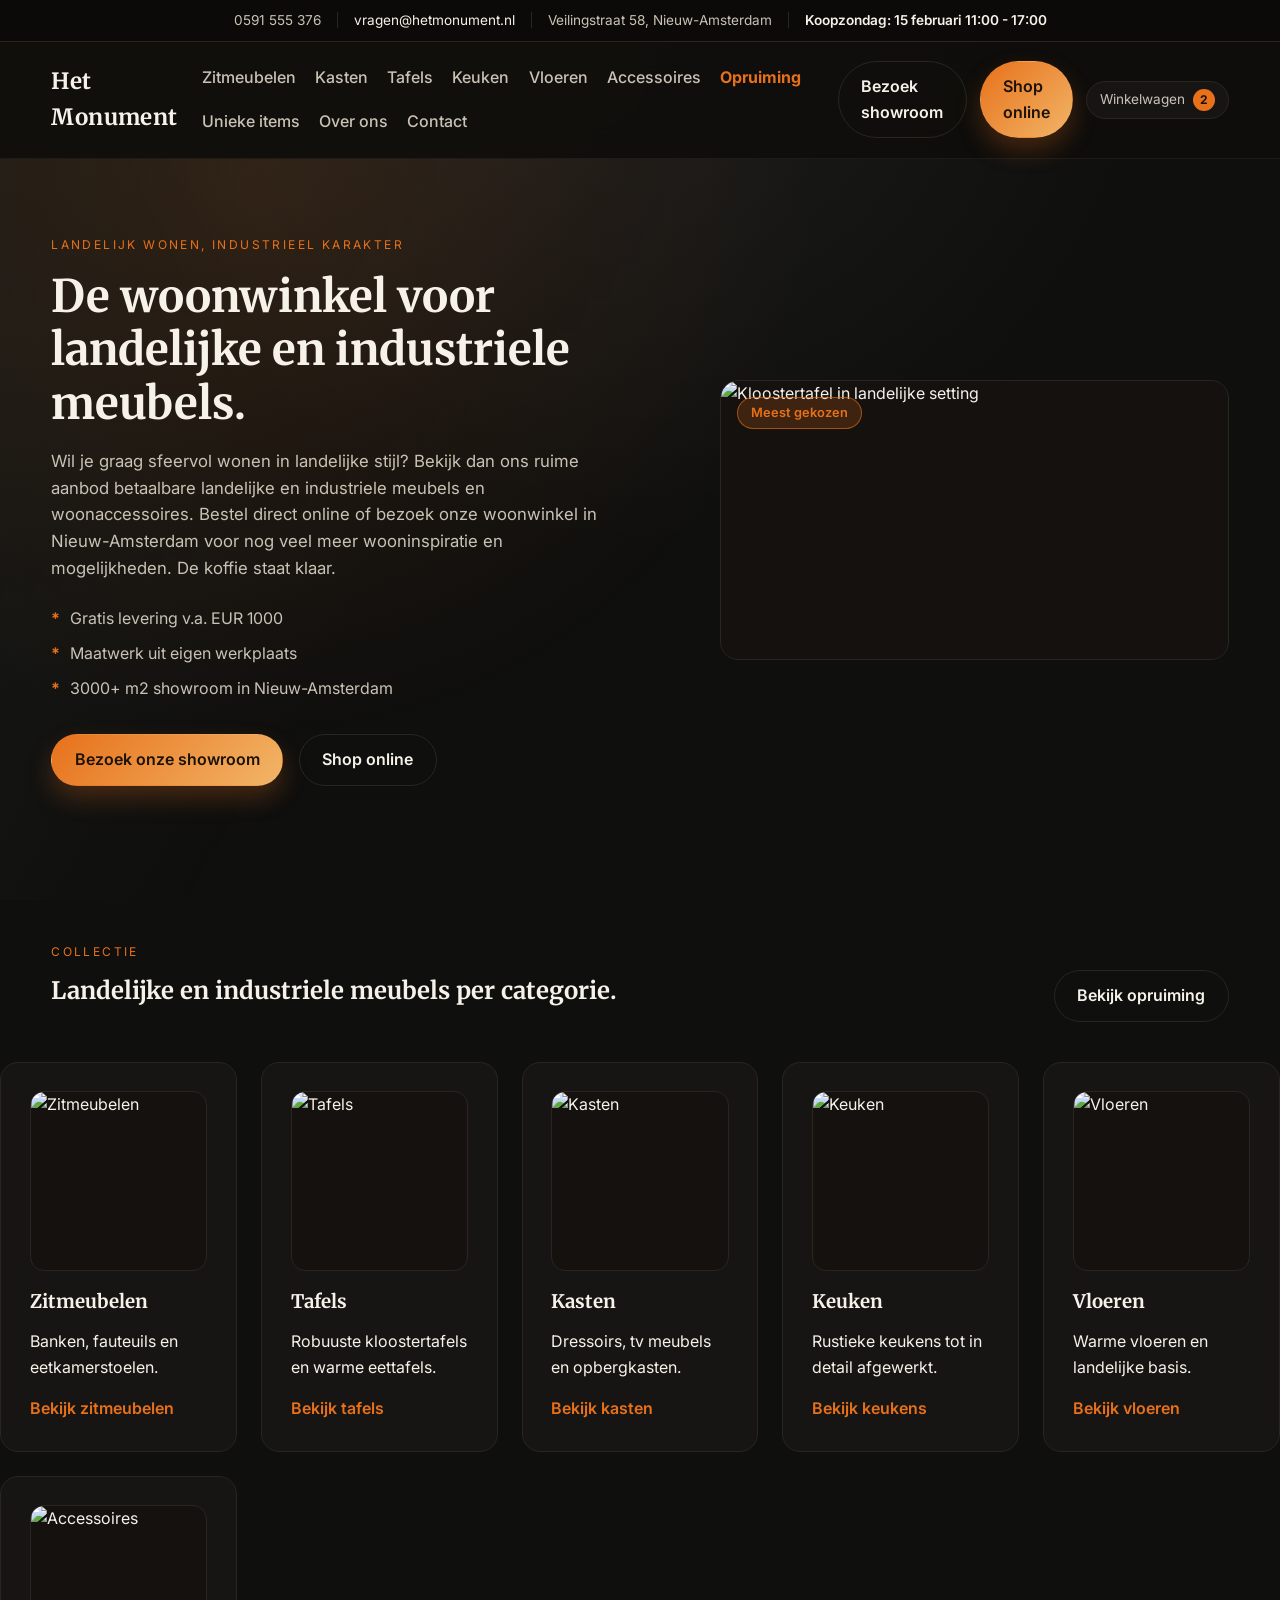
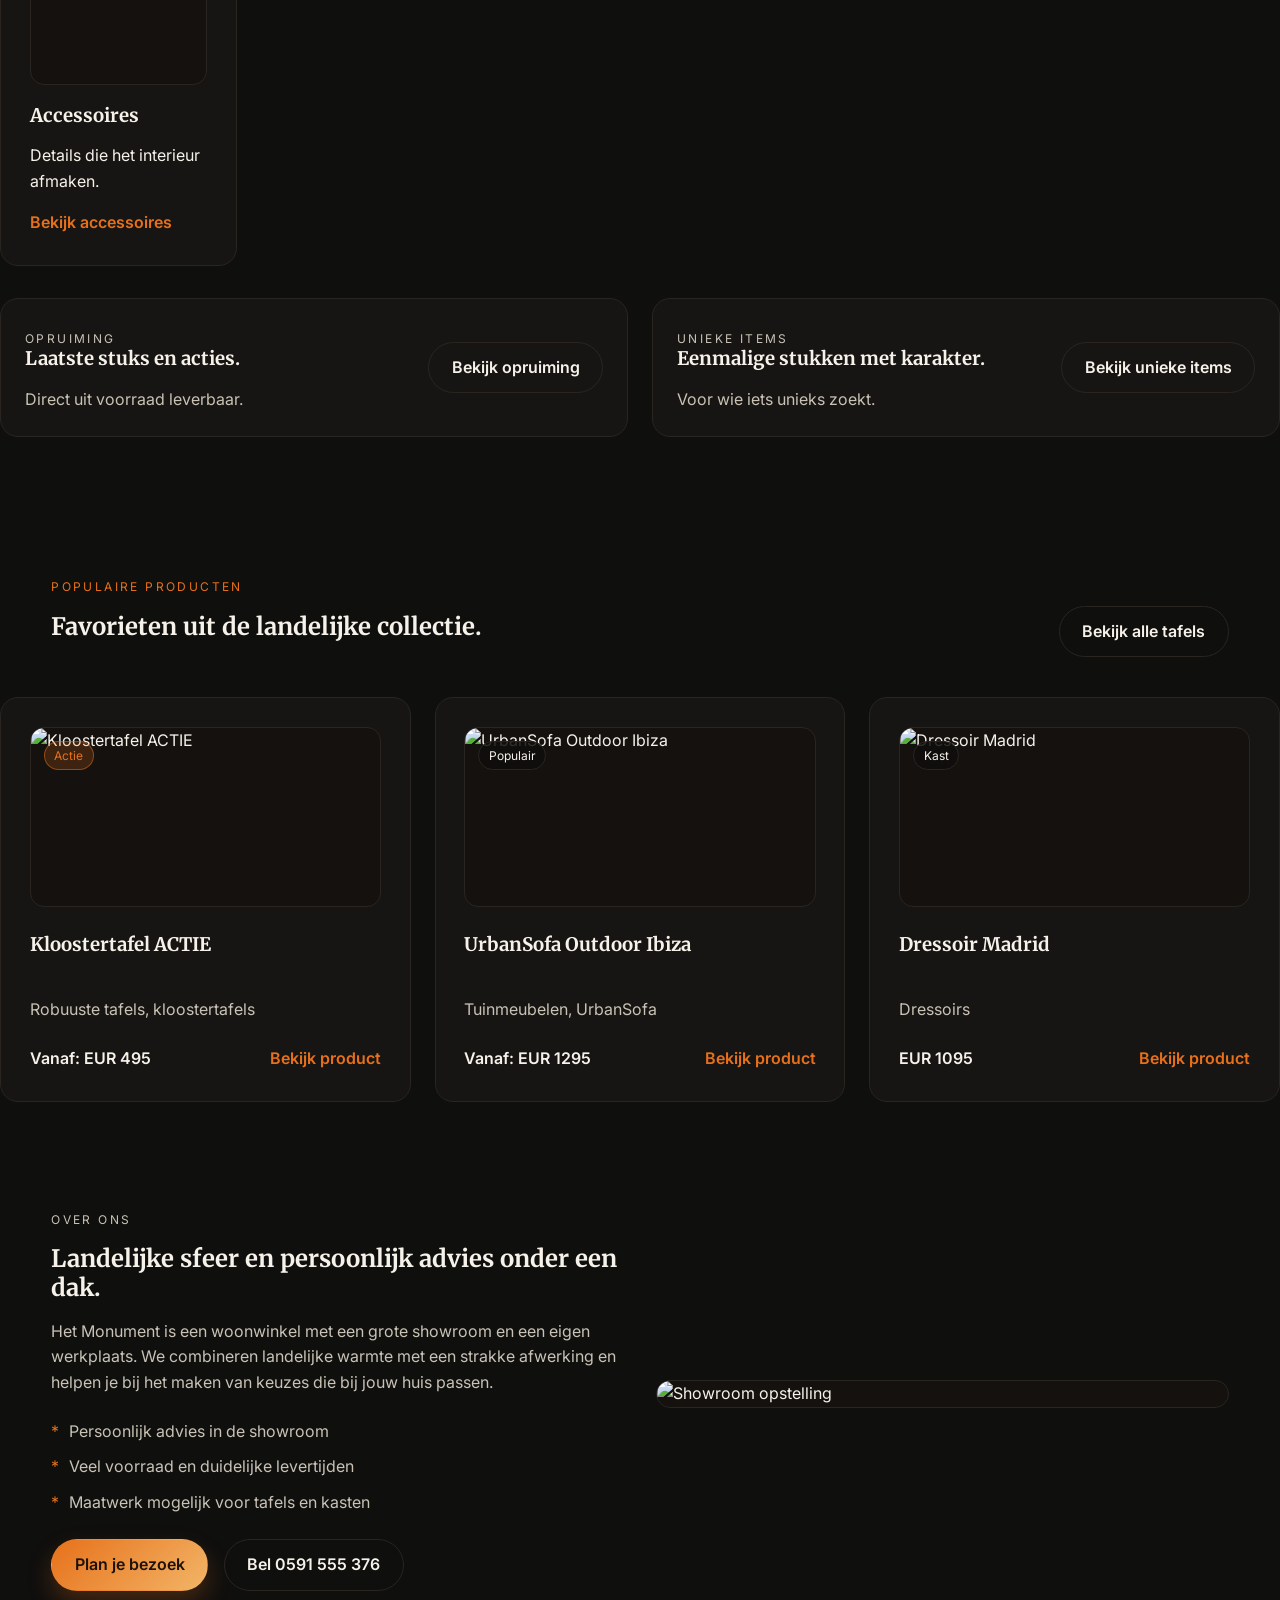
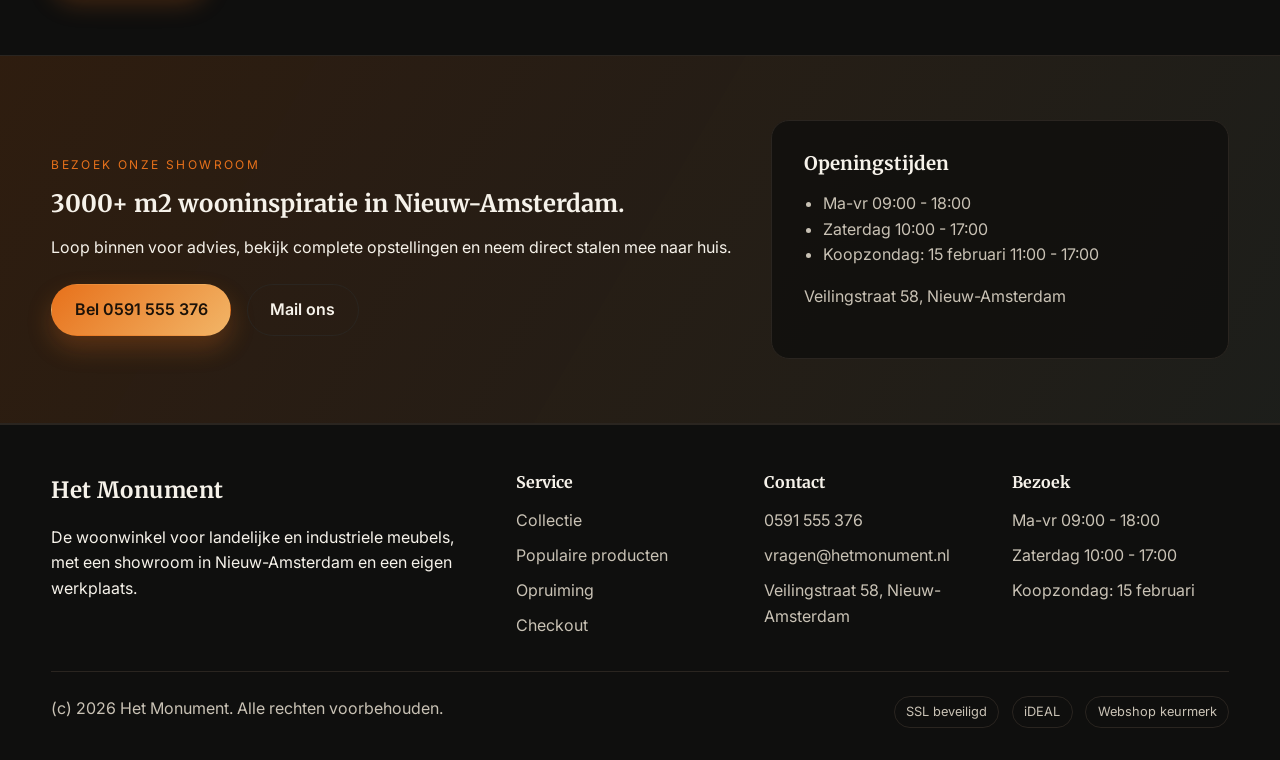
==== index.html @ 1356548d "Add category, product, and checkout pages Co-authored-by: TBOThomas <TBOThomas@users.noreply.github." ====
<!doctype html>
<html lang="nl">
  <head>
    <meta charset="utf-8" />
    <meta name="viewport" content="width=device-width, initial-scale=1" />
    <meta
      name="description"
      content="Het Monument is de woonwinkel voor landelijke en industriele meubels. 3000+ m2 showroom in Nieuw-Amsterdam, gratis levering v.a. EUR 1000 en maatwerk uit eigen werkplaats."
    />
    <title>Het Monument | Landelijke woonwinkel en meubels</title>
    <link rel="preconnect" href="https://fonts.googleapis.com" />
    <link rel="preconnect" href="https://fonts.gstatic.com" crossorigin />
    <link
      href="https://fonts.googleapis.com/css2?family=Inter:wght@400;500;600;700&family=Merriweather:wght@400;700&display=swap"
      rel="stylesheet"
    />
    <link rel="stylesheet" href="styles.css" />
  </head>
  <body>
    <div class="top-bar">
      <div class="container top-bar-inner">
        <span>0591 555 376</span>
        <span class="divider" aria-hidden="true"></span>
        <a href="mailto:vragen@hetmonument.nl">vragen@hetmonument.nl</a>
        <span class="divider" aria-hidden="true"></span>
        <span>Veilingstraat 58, Nieuw-Amsterdam</span>
        <span class="divider" aria-hidden="true"></span>
        <strong>Koopzondag: 15 februari 11:00 - 17:00</strong>
      </div>
    </div>

    <header class="site-header">
      <div class="container header-inner">
        <a class="logo" href="#top" aria-label="Het Monument">
          Het Monument
        </a>
        <nav class="nav" id="main-nav" data-nav>
          <a href="categorie-zitmeubelen.html">Zitmeubelen</a>
          <a href="categorie-kasten.html">Kasten</a>
          <a href="categorie-tafels.html">Tafels</a>
          <a href="categorie-keuken.html">Keuken</a>
          <a href="categorie-vloeren.html">Vloeren</a>
          <a href="categorie-accessoires.html">Accessoires</a>
          <a class="sale-link" href="categorie-opruiming.html">Opruiming</a>
          <a href="categorie-uniek.html">Unieke items</a>
          <a href="index.html#over-ons">Over ons</a>
          <a href="index.html#contact">Contact</a>
        </nav>
        <div class="header-actions">
          <a class="ghost" href="#showroom">Bezoek showroom</a>
          <a class="btn" href="categorie-zitmeubelen.html">Shop online</a>
          <a
            class="cart-pill"
            href="checkout.html"
            aria-label="Winkelwagen met 2 producten"
          >
            <span>Winkelwagen</span>
            <strong>2</strong>
          </a>
          <button
            class="menu-toggle"
            type="button"
            aria-label="Open menu"
            aria-controls="main-nav"
            aria-expanded="false"
            data-nav-toggle
          >
            <span></span>
            <span></span>
          </button>
        </div>
      </div>
    </header>

    <main id="top">
      <section class="hero" id="shop">
        <div class="container hero-grid">
          <div class="hero-text">
            <p class="eyebrow">Landelijk wonen, industrieel karakter</p>
            <h1>De woonwinkel voor landelijke en industriele meubels.</h1>
            <p class="hero-lead">
              Wil je graag sfeervol wonen in landelijke stijl? Bekijk dan ons
              ruime aanbod betaalbare landelijke en industriele meubels en
              woonaccessoires. Bestel direct online of bezoek onze woonwinkel in
              Nieuw-Amsterdam voor nog veel meer wooninspiratie en
              mogelijkheden. De koffie staat klaar.
            </p>
            <ul class="hero-list">
              <li>Gratis levering v.a. EUR 1000</li>
              <li>Maatwerk uit eigen werkplaats</li>
              <li>3000+ m2 showroom in Nieuw-Amsterdam</li>
            </ul>
            <div class="hero-actions">
              <a class="btn" href="#showroom">Bezoek onze showroom</a>
              <a class="ghost" href="categorie-zitmeubelen.html">Shop online</a>
            </div>
          </div>
          <div class="hero-media">
            <div class="hero-image">
              <img
                src="https://www.hetmonument.nl/wp-content/uploads/2024/12/Klooster.jpg"
                alt="Kloostertafel in landelijke setting"
                loading="lazy"
              />
              <span class="hero-badge">Meest gekozen</span>
            </div>
          </div>
        </div>
      </section>

      <section id="collectie" class="section">
        <div class="container section-header">
          <div>
            <p class="eyebrow">Collectie</p>
            <h2>Landelijke en industriele meubels per categorie.</h2>
          </div>
          <a class="ghost" href="categorie-opruiming.html">Bekijk opruiming</a>
        </div>
        <div class="collection-grid">
          <article class="collection-card">
            <div class="collection-image">
              <img
                src="https://www.hetmonument.nl/wp-content/uploads/2021/02/UrbanSofa-Jazz-Fauteuil-Bellagio-Shiny-Nature-Website.jpg"
                alt="Zitmeubelen"
                loading="lazy"
              />
            </div>
            <h3>Zitmeubelen</h3>
            <p>Banken, fauteuils en eetkamerstoelen.</p>
            <a class="text-link" href="categorie-zitmeubelen.html"
              >Bekijk zitmeubelen</a
            >
          </article>
          <article class="collection-card">
            <div class="collection-image">
              <img
                src="https://www.hetmonument.nl/wp-content/uploads/2019/07/Be-pure-eettafel-1-1.jpg"
                alt="Tafels"
                loading="lazy"
              />
            </div>
            <h3>Tafels</h3>
            <p>Robuuste kloostertafels en warme eettafels.</p>
            <a class="text-link" href="categorie-tafels.html">Bekijk tafels</a>
          </article>
          <article class="collection-card">
            <div class="collection-image">
              <img
                src="https://www.hetmonument.nl/wp-content/uploads/2023/10/Dressoir-Madrid.jpg"
                alt="Kasten"
                loading="lazy"
              />
            </div>
            <h3>Kasten</h3>
            <p>Dressoirs, tv meubels en opbergkasten.</p>
            <a class="text-link" href="categorie-kasten.html">Bekijk kasten</a>
          </article>
          <article class="collection-card">
            <div class="collection-image">
              <img
                src="https://www.hetmonument.nl/wp-content/uploads/2022/01/MAINIMG_6687.jpg"
                alt="Keuken"
                loading="lazy"
              />
            </div>
            <h3>Keuken</h3>
            <p>Rustieke keukens tot in detail afgewerkt.</p>
            <a class="text-link" href="categorie-keuken.html">Bekijk keukens</a>
          </article>
          <article class="collection-card">
            <div class="collection-image">
              <img
                src="https://www.hetmonument.nl/wp-content/uploads/2025/09/Floorlife-vloeren-scaled.jpg"
                alt="Vloeren"
                loading="lazy"
              />
            </div>
            <h3>Vloeren</h3>
            <p>Warme vloeren en landelijke basis.</p>
            <a class="text-link" href="categorie-vloeren.html">Bekijk vloeren</a>
          </article>
          <article class="collection-card">
            <div class="collection-image">
              <img
                src="https://www.hetmonument.nl/wp-content/uploads/2019/11/Cadeaubon.jpg"
                alt="Accessoires"
                loading="lazy"
              />
            </div>
            <h3>Accessoires</h3>
            <p>Details die het interieur afmaken.</p>
            <a class="text-link" href="categorie-accessoires.html"
              >Bekijk accessoires</a
            >
          </article>
        </div>
        <div class="specials-grid">
          <article class="special-card">
            <div>
              <p class="eyebrow">Opruiming</p>
              <h3>Laatste stuks en acties.</h3>
              <p>Direct uit voorraad leverbaar.</p>
            </div>
            <a class="ghost" href="categorie-opruiming.html">Bekijk opruiming</a>
          </article>
          <article class="special-card">
            <div>
              <p class="eyebrow">Unieke items</p>
              <h3>Eenmalige stukken met karakter.</h3>
              <p>Voor wie iets unieks zoekt.</p>
            </div>
            <a class="ghost" href="categorie-uniek.html">Bekijk unieke items</a>
          </article>
        </div>
      </section>

      <section id="bestsellers" class="section">
        <div class="container section-header">
          <div>
            <p class="eyebrow">Populaire producten</p>
            <h2>Favorieten uit de landelijke collectie.</h2>
          </div>
          <a class="ghost" href="categorie-tafels.html">Bekijk alle tafels</a>
        </div>
        <div class="product-grid">
          <article class="product-card">
            <div class="product-image">
              <img
                src="https://www.hetmonument.nl/wp-content/uploads/2024/12/Klooster.jpg"
                alt="Kloostertafel ACTIE"
                loading="lazy"
              />
              <span class="product-badge sale">Actie</span>
            </div>
            <h3>Kloostertafel ACTIE</h3>
            <p>Robuuste tafels, kloostertafels</p>
            <div class="product-meta">
              <span>Vanaf: EUR 495</span>
              <a class="text-link" href="product-kloostertafel.html"
                >Bekijk product</a
              >
            </div>
          </article>
          <article class="product-card">
            <div class="product-image">
              <img
                src="https://www.hetmonument.nl/wp-content/uploads/2025/04/UrbanSofa-Outdoor-Ibiza-ronde-buiten-fauteuil-Sunbrella-Natte-Grey-Chine-op-zonnig-buiten-terras-1.jpg"
                alt="UrbanSofa Outdoor Ibiza"
                loading="lazy"
              />
              <span class="product-badge">Populair</span>
            </div>
            <h3>UrbanSofa Outdoor Ibiza</h3>
            <p>Tuinmeubelen, UrbanSofa</p>
            <div class="product-meta">
              <span>Vanaf: EUR 1295</span>
              <a class="text-link" href="product-urbansofa-ibiza.html"
                >Bekijk product</a
              >
            </div>
          </article>
          <article class="product-card">
            <div class="product-image">
              <img
                src="https://www.hetmonument.nl/wp-content/uploads/2023/10/Dressoir-Madrid.jpg"
                alt="Dressoir Madrid"
                loading="lazy"
              />
              <span class="product-badge">Kast</span>
            </div>
            <h3>Dressoir Madrid</h3>
            <p>Dressoirs</p>
            <div class="product-meta">
              <span>EUR 1095</span>
              <a class="text-link" href="product-dressoir-madrid.html"
                >Bekijk product</a
              >
            </div>
          </article>
        </div>
      </section>

      <section id="over-ons" class="section highlight-section">
        <div class="container highlight-grid">
          <div class="highlight-content">
            <p class="eyebrow">Over ons</p>
            <h2>Landelijke sfeer en persoonlijk advies onder een dak.</h2>
            <p>
              Het Monument is een woonwinkel met een grote showroom en een
              eigen werkplaats. We combineren landelijke warmte met een strakke
              afwerking en helpen je bij het maken van keuzes die bij jouw huis
              passen.
            </p>
            <ul class="feature-list">
              <li>Persoonlijk advies in de showroom</li>
              <li>Veel voorraad en duidelijke levertijden</li>
              <li>Maatwerk mogelijk voor tafels en kasten</li>
            </ul>
            <div class="highlight-actions">
              <a class="btn" href="#showroom">Plan je bezoek</a>
              <a class="ghost" href="tel:0591555376">Bel 0591 555 376</a>
            </div>
          </div>
          <div class="highlight-media">
            <img
              src="https://www.hetmonument.nl/wp-content/uploads/2019/07/Be-pure-eettafel-1-1.jpg"
              alt="Showroom opstelling"
              loading="lazy"
            />
          </div>
        </div>
      </section>

      <section id="showroom" class="section cta-section">
        <div class="container cta-grid">
          <div>
            <p class="eyebrow">Bezoek onze showroom</p>
            <h2>3000+ m2 wooninspiratie in Nieuw-Amsterdam.</h2>
            <p>
              Loop binnen voor advies, bekijk complete opstellingen en neem
              direct stalen mee naar huis.
            </p>
            <div class="cta-actions">
              <a class="btn" href="tel:0591555376">Bel 0591 555 376</a>
              <a class="ghost" href="mailto:vragen@hetmonument.nl">Mail ons</a>
            </div>
          </div>
          <div class="cta-card">
            <h3>Openingstijden</h3>
            <ul>
              <li>Ma-vr 09:00 - 18:00</li>
              <li>Zaterdag 10:00 - 17:00</li>
              <li>Koopzondag: 15 februari 11:00 - 17:00</li>
            </ul>
            <p class="cta-note">Veilingstraat 58, Nieuw-Amsterdam</p>
          </div>
        </div>
      </section>
    </main>

    <footer class="site-footer" id="contact">
      <div class="container footer-grid">
        <div>
          <a class="logo" href="#top">Het Monument</a>
          <p>
            De woonwinkel voor landelijke en industriele meubels, met een
            showroom in Nieuw-Amsterdam en een eigen werkplaats.
          </p>
        </div>
        <div>
          <h4>Service</h4>
          <ul>
            <li><a href="#collectie">Collectie</a></li>
            <li><a href="#bestsellers">Populaire producten</a></li>
            <li><a href="categorie-opruiming.html">Opruiming</a></li>
            <li><a href="checkout.html">Checkout</a></li>
          </ul>
        </div>
        <div>
          <h4>Contact</h4>
          <ul>
            <li><a href="tel:0591555376">0591 555 376</a></li>
            <li>
              <a href="mailto:vragen@hetmonument.nl">vragen@hetmonument.nl</a>
            </li>
            <li>Veilingstraat 58, Nieuw-Amsterdam</li>
          </ul>
        </div>
        <div>
          <h4>Bezoek</h4>
          <ul>
            <li>Ma-vr 09:00 - 18:00</li>
            <li>Zaterdag 10:00 - 17:00</li>
            <li>Koopzondag: 15 februari</li>
          </ul>
        </div>
      </div>
      <div class="container footer-bottom">
        <span>(c) 2026 Het Monument. Alle rechten voorbehouden.</span>
        <div class="footer-badges">
          <span>SSL beveiligd</span>
          <span>iDEAL</span>
          <span>Webshop keurmerk</span>
        </div>
      </div>
    </footer>

    <div class="sticky-cta">
      <div>
        <strong>Shop landelijke meubels</strong>
        <span>Bekijk onze collectie online.</span>
      </div>
      <a class="btn btn-small" href="categorie-zitmeubelen.html">Shop online</a>
    </div>

    <script src="script.js" defer></script>
  </body>
</html>
---- styles.css ----
:root {
  color-scheme: dark;
  --bg: #0f0f0e;
  --bg-elev: #171513;
  --bg-soft: #1f1b17;
  --text: #f6f2ea;
  --text-muted: #c9c2b5;
  --accent: #e7711b;
  --accent-2: #d9b484;
  --accent-3: #7f8a77;
  --border: #2a2520;
  --shadow: 0 24px 60px rgba(0, 0, 0, 0.4);
  --radius: 18px;
  --max-width: 1280px;
}

* {
  box-sizing: border-box;
}

body {
  margin: 0;
  font-family: "Inter", system-ui, -apple-system, sans-serif;
  color: var(--text);
  background: var(--bg);
  line-height: 1.6;
}

body::before {
  content: "";
  position: fixed;
  inset: 0;
  background-image: radial-gradient(
      circle at top,
      rgba(255, 255, 255, 0.06),
      transparent 50%
    ),
    radial-gradient(circle at 20% 20%, rgba(231, 113, 27, 0.12), transparent 45%),
    linear-gradient(120deg, rgba(127, 138, 119, 0.1), transparent 40%);
  pointer-events: none;
  z-index: -1;
}

img {
  max-width: 100%;
  display: block;
}

a {
  color: inherit;
  text-decoration: none;
}

button {
  font-family: inherit;
}

.container {
  width: min(var(--max-width), 92%);
  margin: 0 auto;
}

.top-bar {
  background: #0b0a08;
  border-bottom: 1px solid var(--border);
  font-size: 0.85rem;
}

.top-bar-inner {
  display: flex;
  gap: 1rem;
  flex-wrap: wrap;
  padding: 0.6rem 0;
  align-items: center;
  justify-content: center;
  color: var(--text-muted);
}

.top-bar-inner strong {
  color: var(--text);
  font-weight: 600;
}

.top-bar-inner a {
  color: var(--text);
}

.divider {
  width: 1px;
  height: 1rem;
  background: var(--border);
}

.site-header {
  position: sticky;
  top: 0;
  z-index: 20;
  background: rgba(15, 14, 12, 0.9);
  backdrop-filter: blur(16px);
  border-bottom: 1px solid rgba(42, 38, 32, 0.6);
}

.header-inner {
  display: flex;
  align-items: center;
  justify-content: space-between;
  gap: 1.5rem;
  padding: 1.2rem 0;
}

.logo {
  font-family: "Merriweather", Georgia, serif;
  font-weight: 700;
  font-size: 1.4rem;
  letter-spacing: 0.02em;
  display: flex;
  align-items: baseline;
  gap: 0.5rem;
}

.nav {
  display: flex;
  align-items: center;
  flex-wrap: wrap;
  gap: 1.2rem;
  font-weight: 500;
  color: var(--text-muted);
}

.nav a:hover {
  color: var(--text);
}

.nav .sale-link {
  color: var(--accent);
  font-weight: 700;
}

.header-actions {
  display: flex;
  align-items: center;
  gap: 0.8rem;
}

.btn,
.ghost {
  padding: 0.75rem 1.4rem;
  border-radius: 999px;
  font-weight: 600;
  border: 1px solid transparent;
  display: inline-flex;
  align-items: center;
  justify-content: center;
  gap: 0.5rem;
  transition: transform 0.2s ease, box-shadow 0.2s ease, border 0.2s ease;
}

.btn {
  background: linear-gradient(135deg, var(--accent), #f2b567);
  color: #1c1208;
  box-shadow: 0 12px 25px rgba(231, 113, 27, 0.25);
}

.btn:hover {
  transform: translateY(-1px);
}

.btn-small {
  padding: 0.6rem 1.1rem;
  font-size: 0.9rem;
}

.ghost {
  border: 1px solid var(--border);
  color: var(--text);
  background: transparent;
}

.ghost:hover {
  border-color: var(--accent);
}

.cart-pill {
  display: inline-flex;
  align-items: center;
  gap: 0.5rem;
  padding: 0.45rem 0.8rem;
  border-radius: 999px;
  border: 1px solid var(--border);
  background: var(--bg-elev);
  font-size: 0.85rem;
}

.cart-pill span {
  color: var(--text-muted);
}

.cart-pill strong {
  display: inline-flex;
  align-items: center;
  justify-content: center;
  width: 22px;
  height: 22px;
  border-radius: 50%;
  background: var(--accent);
  color: #1c1208;
  font-size: 0.75rem;
}

.menu-toggle {
  display: none;
  width: 44px;
  height: 44px;
  border-radius: 50%;
  border: 1px solid var(--border);
  background: transparent;
  align-items: center;
  justify-content: center;
  gap: 5px;
}

.menu-toggle span {
  width: 18px;
  height: 2px;
  background: var(--text);
  border-radius: 999px;
}

.hero {
  padding: 4rem 0 3rem;
}

.hero-grid {
  display: grid;
  grid-template-columns: 1.1fr 0.9fr;
  gap: 3rem;
  align-items: center;
}

.eyebrow {
  text-transform: uppercase;
  letter-spacing: 0.2em;
  font-size: 0.75rem;
  color: var(--accent);
  margin-bottom: 1rem;
}

h1,
h2,
h3,
h4 {
  font-family: "Merriweather", Georgia, serif;
  margin: 0 0 1rem;
  line-height: 1.2;
}

h1 {
  font-size: clamp(2.4rem, 3.5vw, 3.4rem);
}

.hero-lead {
  color: var(--text-muted);
  font-size: 1.05rem;
  max-width: 36rem;
}

.hero-actions {
  display: flex;
  flex-wrap: wrap;
  gap: 1rem;
  margin: 2rem 0;
}

.hero-list {
  list-style: none;
  padding: 0;
  margin: 1.5rem 0 0;
  display: grid;
  gap: 0.6rem;
  color: var(--text-muted);
}

.hero-list li {
  display: flex;
  align-items: center;
  gap: 0.6rem;
}

.hero-list li::before {
  content: "*";
  color: var(--accent);
  font-weight: 700;
}

.hero-tip {
  margin: 0 0 1.5rem;
  color: var(--text-muted);
}

.hero-tip strong {
  color: var(--text);
}

.hero-trust {
  display: flex;
  gap: 1.5rem;
  flex-wrap: wrap;
}

.trust-item {
  padding: 0.8rem 1rem;
  border-radius: 12px;
  background: var(--bg-elev);
  border: 1px solid var(--border);
  min-width: 160px;
}

.trust-value {
  display: block;
  font-weight: 700;
  font-size: 1.1rem;
}

.trust-label {
  font-size: 0.85rem;
  color: var(--text-muted);
}

.hero-badges {
  margin-top: 1.5rem;
  display: flex;
  flex-wrap: wrap;
  gap: 0.8rem;
  color: var(--text-muted);
  font-size: 0.85rem;
}

.hero-badges span {
  padding: 0.4rem 0.75rem;
  background: var(--bg-elev);
  border-radius: 999px;
  border: 1px solid var(--border);
}

.hero-card {
  background: var(--bg-soft);
  border-radius: var(--radius);
  padding: 2rem;
  border: 1px solid var(--border);
  box-shadow: var(--shadow);
}

.hero-media {
  display: grid;
  gap: 1.5rem;
}

.hero-image {
  position: relative;
  border-radius: var(--radius);
  overflow: hidden;
  border: 1px solid var(--border);
  background: #14110f;
  min-height: 280px;
}

.hero-image img {
  width: 100%;
  height: 100%;
  object-fit: cover;
  display: block;
}

.hero-badge {
  position: absolute;
  top: 1rem;
  left: 1rem;
  padding: 0.3rem 0.8rem;
  border-radius: 999px;
  background: rgba(231, 113, 27, 0.2);
  border: 1px solid rgba(231, 113, 27, 0.6);
  color: var(--accent);
  font-weight: 600;
  font-size: 0.8rem;
}

.hero-card-header {
  display: flex;
  justify-content: space-between;
  align-items: flex-start;
  gap: 1rem;
}

.hero-card-title {
  margin: 0;
  font-weight: 600;
}

.hero-card-subtitle {
  margin: 0.4rem 0 0;
  font-size: 0.9rem;
  color: var(--text-muted);
}

.chip {
  background: rgba(231, 113, 27, 0.2);
  color: var(--accent);
  padding: 0.3rem 0.6rem;
  border-radius: 999px;
  font-size: 0.75rem;
  border: 1px solid rgba(231, 113, 27, 0.4);
}

.hero-card-body {
  margin-top: 1.5rem;
}

.hero-card-body label {
  display: block;
  margin-top: 1rem;
  font-weight: 600;
}

.pill-group {
  display: flex;
  flex-wrap: wrap;
  gap: 0.6rem;
  margin-top: 0.6rem;
}

.pill {
  border-radius: 999px;
  border: 1px solid var(--border);
  background: transparent;
  color: var(--text);
  padding: 0.4rem 0.9rem;
  font-size: 0.85rem;
  cursor: pointer;
}

.pill.is-active {
  background: rgba(231, 113, 27, 0.15);
  border-color: rgba(231, 113, 27, 0.6);
}

.hero-card-footer {
  display: flex;
  align-items: center;
  justify-content: space-between;
  margin-top: 1.8rem;
  gap: 1rem;
}

.price-label {
  margin: 0;
  font-size: 0.85rem;
  color: var(--text-muted);
}

.price-value {
  margin: 0;
  font-size: 1.8rem;
  font-weight: 700;
}

.price-note {
  margin: 0.2rem 0 0;
  font-size: 0.75rem;
  color: var(--text-muted);
}

.value-strip {
  padding: 2rem 0;
  background: #13110f;
  border-top: 1px solid var(--border);
  border-bottom: 1px solid var(--border);
}

.brand-strip {
  padding: 3rem 0;
}

.brand-inner {
  display: grid;
  gap: 2rem;
}

.brand-grid {
  display: grid;
  grid-template-columns: repeat(6, 1fr);
  gap: 1.5rem;
  align-items: center;
}

.brand-grid img {
  width: 100%;
  max-height: 48px;
  object-fit: contain;
  filter: grayscale(1) brightness(0.9);
  opacity: 0.8;
}

.brand-grid img:hover {
  opacity: 1;
  filter: grayscale(0) brightness(1);
}

.value-grid {
  display: grid;
  grid-template-columns: repeat(4, 1fr);
  gap: 1.5rem;
}

.value-item h3 {
  margin: 0 0 0.4rem;
  font-size: 1.1rem;
}

.value-item p {
  margin: 0;
  color: var(--text-muted);
}

.section {
  padding: 4rem 0;
}

.section-header {
  display: flex;
  justify-content: space-between;
  align-items: flex-end;
  gap: 2rem;
  margin-bottom: 2.5rem;
  flex-wrap: wrap;
}

.steps-grid {
  display: grid;
  grid-template-columns: repeat(3, 1fr);
  gap: 1.5rem;
}

.step-card {
  background: var(--bg-elev);
  border: 1px solid var(--border);
  border-radius: var(--radius);
  padding: 2rem;
}

.step-number {
  display: inline-flex;
  width: 36px;
  height: 36px;
  border-radius: 50%;
  align-items: center;
  justify-content: center;
  background: rgba(126, 143, 106, 0.2);
  color: var(--accent-2);
  font-weight: 700;
  margin-bottom: 1rem;
}

.step-list {
  padding-left: 1rem;
  color: var(--text-muted);
}

.collection-grid,
.review-grid {
  display: grid;
  grid-template-columns: repeat(auto-fit, minmax(220px, 1fr));
  gap: 1.5rem;
}

.product-grid {
  display: grid;
  grid-template-columns: repeat(auto-fit, minmax(240px, 1fr));
  gap: 1.5rem;
}

.collection-card,
.product-card,
.review-card {
  border-radius: var(--radius);
  border: 1px solid var(--border);
  background: var(--bg-elev);
  padding: 1.8rem;
}

.collection-image,
.product-image {
  height: 180px;
  border-radius: 14px;
  background: #14110f;
  border: 1px solid var(--border);
  overflow: hidden;
  position: relative;
  margin-bottom: 1.2rem;
}

.collection-image img,
.product-image img {
  width: 100%;
  height: 100%;
  object-fit: cover;
}

.product-badge {
  position: absolute;
  top: 0.8rem;
  left: 0.8rem;
  padding: 0.25rem 0.6rem;
  border-radius: 999px;
  font-size: 0.75rem;
  background: rgba(15, 14, 12, 0.85);
  border: 1px solid var(--border);
  color: var(--text);
}

.product-badge.sale {
  background: rgba(231, 113, 27, 0.2);
  border-color: rgba(231, 113, 27, 0.5);
  color: var(--accent);
}

.product-card {
  display: flex;
  flex-direction: column;
  gap: 0.5rem;
}

.product-card p {
  color: var(--text-muted);
}

.text-link {
  color: var(--accent);
  font-weight: 600;
}

.specials-grid {
  margin-top: 2rem;
  display: grid;
  grid-template-columns: repeat(2, 1fr);
  gap: 1.5rem;
}

.special-card {
  border: 1px solid var(--border);
  border-radius: var(--radius);
  background: var(--bg-elev);
  padding: 1.5rem;
  display: flex;
  justify-content: space-between;
  align-items: center;
  gap: 1.5rem;
}

.special-card p {
  margin: 0.4rem 0 0;
  color: var(--text-muted);
}

.highlight-section {
  padding-top: 2rem;
}

.highlight-grid {
  display: grid;
  grid-template-columns: 1fr 1fr;
  gap: 2rem;
  align-items: center;
}

.highlight-content p {
  color: var(--text-muted);
}

.highlight-media {
  border-radius: var(--radius);
  overflow: hidden;
  border: 1px solid var(--border);
  background: #14110f;
}

.highlight-media img {
  width: 100%;
  height: 100%;
  object-fit: cover;
  display: block;
}

.feature-list {
  list-style: none;
  padding: 0;
  margin: 1.5rem 0;
  display: grid;
  gap: 0.6rem;
  color: var(--text-muted);
}

.feature-list li::before {
  content: "*";
  color: var(--accent);
  margin-right: 0.6rem;
}

.highlight-actions {
  display: flex;
  gap: 1rem;
  flex-wrap: wrap;
}

.material-grid {
  display: grid;
  grid-template-columns: 1.1fr 0.9fr;
  gap: 2rem;
  align-items: start;
}

.tag-row {
  display: flex;
  flex-wrap: wrap;
  gap: 0.8rem;
  margin: 1.5rem 0;
}

.tag-row span {
  border-radius: 999px;
  border: 1px solid var(--border);
  padding: 0.4rem 0.8rem;
  font-size: 0.85rem;
  color: var(--text-muted);
}

.material-features {
  display: grid;
  gap: 1rem;
}

.material-card {
  background: var(--bg-elev);
  border-radius: var(--radius);
  padding: 2rem;
  border: 1px solid var(--border);
}

.material-list {
  list-style: none;
  padding: 0;
  margin: 1.5rem 0;
  display: grid;
  gap: 1rem;
}

.material-list li {
  display: flex;
  justify-content: space-between;
  align-items: center;
  gap: 1rem;
  color: var(--text-muted);
}

.material-list .accent {
  color: var(--accent);
  font-size: 0.85rem;
  font-weight: 600;
}

.product-meta {
  display: flex;
  justify-content: space-between;
  align-items: center;
  font-weight: 600;
  margin-top: auto;
}

.rating {
  font-size: 0.95rem;
  color: var(--text-muted);
}

.rating span:first-child {
  color: var(--accent);
  letter-spacing: 0.2em;
}
.review-text {
  font-style: italic;
  color: var(--text-muted);
}

.review-author {
  margin-top: 1rem;
  font-weight: 600;
}

.room-section {
  padding-top: 2rem;
}

.room-grid {
  display: grid;
  grid-template-columns: repeat(3, 1fr);
  gap: 1.5rem;
}

.room-card {
  border-radius: var(--radius);
  border: 1px solid var(--border);
  background: var(--bg-elev);
  padding: 1.8rem;
  display: grid;
  gap: 0.8rem;
}

.room-card p {
  color: var(--text-muted);
  margin: 0;
}

.room-card ul {
  list-style: none;
  padding: 0;
  margin: 0;
  color: var(--text-muted);
  display: grid;
  gap: 0.4rem;
  font-size: 0.9rem;
}

.room-card ul li::before {
  content: "*";
  color: var(--accent);
  margin-right: 0.6rem;
}

.koopzondag-section {
  background: #14110f;
  border-top: 1px solid var(--border);
  border-bottom: 1px solid var(--border);
}

.koopzondag-grid {
  display: grid;
  grid-template-columns: 1.1fr 0.9fr;
  gap: 2rem;
  align-items: center;
}

.koopzondag-list {
  margin: 1.5rem 0;
  padding-left: 1.2rem;
  color: var(--text-muted);
}

.koopzondag-card {
  border-radius: var(--radius);
  border: 1px solid var(--border);
  overflow: hidden;
  background: var(--bg-elev);
}

.koopzondag-card img {
  width: 100%;
  height: 220px;
  object-fit: cover;
}

.koopzondag-card-body {
  padding: 1.5rem;
}

.koopzondag-actions {
  display: flex;
  gap: 0.8rem;
  flex-wrap: wrap;
  margin-top: 1rem;
}

.split-section {
  background: #13110f;
  border-top: 1px solid var(--border);
  border-bottom: 1px solid var(--border);
}

.split-grid {
  display: grid;
  grid-template-columns: repeat(2, 1fr);
  gap: 2rem;
}

.split-card {
  background: var(--bg-elev);
  border-radius: var(--radius);
  padding: 2rem;
  border: 1px solid var(--border);
}

.split-products {
  margin: 1.5rem 0;
  display: grid;
  gap: 1rem;
}

.mini-product {
  display: flex;
  gap: 1rem;
  align-items: center;
  padding: 0.8rem;
  border-radius: 12px;
  border: 1px solid var(--border);
  background: rgba(15, 14, 12, 0.5);
}

.mini-product img {
  width: 72px;
  height: 72px;
  border-radius: 10px;
  object-fit: cover;
}

.mini-product h4 {
  margin: 0 0 0.3rem;
  font-size: 1rem;
}

.mini-product p {
  margin: 0;
  color: var(--text-muted);
  font-size: 0.85rem;
}

.cta-section {
  background: linear-gradient(
    120deg,
    rgba(231, 113, 27, 0.15),
    rgba(127, 138, 119, 0.12)
  );
  border-top: 1px solid var(--border);
  border-bottom: 1px solid var(--border);
}

.cta-grid {
  display: grid;
  grid-template-columns: 1.2fr 0.8fr;
  gap: 2rem;
  align-items: center;
}

.cta-actions {
  display: flex;
  gap: 1rem;
  flex-wrap: wrap;
  margin-top: 1.5rem;
}

.cta-card {
  background: rgba(15, 15, 13, 0.8);
  border-radius: var(--radius);
  padding: 2rem;
  border: 1px solid var(--border);
}

.cta-card ul {
  padding-left: 1.2rem;
  margin: 0;
  color: var(--text-muted);
}

.cta-note {
  margin-top: 1rem;
  color: var(--text-muted);
}

.cta-gallery {
  display: grid;
  grid-template-columns: repeat(3, 1fr);
  gap: 0.6rem;
  margin-top: 1.5rem;
}

.cta-gallery img {
  width: 100%;
  height: 90px;
  border-radius: 10px;
  object-fit: cover;
}

.page-hero {
  padding: 3rem 0 2rem;
}

.breadcrumb {
  font-size: 0.85rem;
  color: var(--text-muted);
}

.breadcrumb a {
  color: var(--text);
}

.category-meta {
  display: flex;
  justify-content: space-between;
  align-items: center;
  gap: 1rem;
  flex-wrap: wrap;
  margin-top: 1rem;
}

.filter-bar {
  display: flex;
  gap: 0.8rem;
  flex-wrap: wrap;
  margin: 1.5rem 0 0;
}

.filter-pill {
  border-radius: 999px;
  border: 1px solid var(--border);
  background: var(--bg-elev);
  padding: 0.4rem 0.9rem;
  font-size: 0.85rem;
  color: var(--text);
}

.category-grid {
  display: grid;
  grid-template-columns: repeat(auto-fit, minmax(240px, 1fr));
  gap: 1.5rem;
}

.pagination {
  margin-top: 2rem;
  display: flex;
  justify-content: center;
  gap: 0.6rem;
}

.pagination a {
  border: 1px solid var(--border);
  border-radius: 10px;
  padding: 0.4rem 0.8rem;
  color: var(--text-muted);
}

.pagination a.is-active {
  color: var(--text);
  border-color: var(--accent);
}

.product-layout {
  display: grid;
  grid-template-columns: 1.1fr 0.9fr;
  gap: 2rem;
  align-items: start;
}

.product-gallery {
  display: grid;
  gap: 1rem;
}

.product-main-image {
  border-radius: var(--radius);
  overflow: hidden;
  border: 1px solid var(--border);
  background: #14110f;
}

.product-main-image img {
  width: 100%;
  height: 100%;
  display: block;
  object-fit: cover;
}

.product-thumbs {
  display: grid;
  grid-template-columns: repeat(3, 1fr);
  gap: 0.6rem;
}

.product-thumb {
  border-radius: 12px;
  overflow: hidden;
  border: 1px solid var(--border);
  background: #14110f;
}

.product-thumb img {
  width: 100%;
  height: 100%;
  display: block;
  object-fit: cover;
}

.product-info {
  border-radius: var(--radius);
  border: 1px solid var(--border);
  background: var(--bg-elev);
  padding: 2rem;
  display: grid;
  gap: 1rem;
}

.product-actions {
  display: flex;
  gap: 1rem;
  flex-wrap: wrap;
}

.price-block {
  display: flex;
  align-items: baseline;
  gap: 0.8rem;
}

.price {
  font-size: 2rem;
  font-weight: 700;
}

.price-old {
  font-size: 1rem;
  color: var(--text-muted);
  text-decoration: line-through;
}

.variant-grid {
  display: grid;
  grid-template-columns: repeat(3, 1fr);
  gap: 0.6rem;
}

.variant-pill {
  border-radius: 12px;
  border: 1px solid var(--border);
  padding: 0.5rem;
  text-align: center;
  font-size: 0.85rem;
  color: var(--text);
  background: var(--bg-soft);
}

.quantity-row {
  display: flex;
  gap: 0.8rem;
  align-items: center;
}

.quantity-input {
  width: 80px;
  padding: 0.4rem 0.6rem;
  border-radius: 10px;
  border: 1px solid var(--border);
  background: var(--bg-soft);
  color: var(--text);
}

.info-list {
  list-style: none;
  padding: 0;
  margin: 0;
  color: var(--text-muted);
  display: grid;
  gap: 0.4rem;
}

.info-list li::before {
  content: "*";
  color: var(--accent);
  margin-right: 0.6rem;
}

.checkout-grid {
  display: grid;
  grid-template-columns: 1.1fr 0.9fr;
  gap: 2rem;
  align-items: start;
}

.checkout-card {
  border-radius: var(--radius);
  border: 1px solid var(--border);
  background: var(--bg-elev);
  padding: 2rem;
  display: grid;
  gap: 1.2rem;
}

.input-group label {
  display: block;
  margin-bottom: 0.4rem;
  font-weight: 600;
}

.input-group input,
.input-group select,
.input-group textarea {
  width: 100%;
  padding: 0.6rem 0.7rem;
  border-radius: 10px;
  border: 1px solid var(--border);
  background: var(--bg-soft);
  color: var(--text);
}

.input-row {
  display: grid;
  grid-template-columns: repeat(2, 1fr);
  gap: 1rem;
}

.summary-item {
  display: flex;
  justify-content: space-between;
  color: var(--text-muted);
}

.summary-total {
  display: flex;
  justify-content: space-between;
  font-size: 1.1rem;
  font-weight: 700;
}

.payment-options {
  display: grid;
  gap: 0.6rem;
}

.payment-option {
  border: 1px solid var(--border);
  border-radius: 12px;
  padding: 0.8rem;
  background: var(--bg-soft);
}

.faq-grid {
  display: grid;
  gap: 1rem;
}

details {
  background: var(--bg-elev);
  border-radius: 14px;
  border: 1px solid var(--border);
  padding: 1rem 1.5rem;
}

summary {
  cursor: pointer;
  font-weight: 600;
}

details p {
  color: var(--text-muted);
}

.site-footer {
  padding: 3rem 0 2rem;
  border-top: 1px solid var(--border);
}

.footer-grid {
  display: grid;
  grid-template-columns: 2fr repeat(3, 1fr);
  gap: 2rem;
}

.footer-grid ul {
  list-style: none;
  padding: 0;
  margin: 0;
  display: grid;
  gap: 0.6rem;
  color: var(--text-muted);
}

.footer-bottom {
  margin-top: 2rem;
  padding-top: 1.5rem;
  border-top: 1px solid var(--border);
  display: flex;
  flex-wrap: wrap;
  justify-content: space-between;
  gap: 1rem;
  color: var(--text-muted);
}

.footer-badges {
  display: flex;
  gap: 0.8rem;
}

.footer-badges span {
  border: 1px solid var(--border);
  border-radius: 999px;
  padding: 0.3rem 0.7rem;
  font-size: 0.8rem;
}

.sticky-cta {
  position: fixed;
  bottom: 1rem;
  left: 50%;
  transform: translateX(-50%);
  background: rgba(23, 21, 18, 0.95);
  border: 1px solid var(--border);
  border-radius: 999px;
  padding: 0.5rem 0.8rem;
  display: none;
  align-items: center;
  gap: 1rem;
  z-index: 30;
  box-shadow: var(--shadow);
}

.sticky-cta span {
  color: var(--text-muted);
  font-size: 0.85rem;
}

@media (max-width: 1100px) {
  .hero-grid,
  .material-grid,
  .cta-grid,
  .split-grid,
  .koopzondag-grid,
  .highlight-grid,
  .product-layout,
  .checkout-grid {
    grid-template-columns: 1fr;
  }

  .value-grid,
  .steps-grid,
  .collection-grid,
  .product-grid,
  .review-grid,
  .room-grid {
    grid-template-columns: repeat(2, 1fr);
  }

  .brand-grid {
    grid-template-columns: repeat(3, 1fr);
  }

  .specials-grid {
    grid-template-columns: 1fr;
  }

  .footer-grid {
    grid-template-columns: repeat(2, 1fr);
  }
}

@media (max-width: 900px) {
  .nav {
    position: absolute;
    top: 100%;
    right: 4%;
    background: rgba(23, 21, 18, 0.96);
    border: 1px solid var(--border);
    border-radius: 16px;
    padding: 1rem 1.2rem;
    flex-direction: column;
    gap: 0.8rem;
    max-height: 70vh;
    overflow-y: auto;
    opacity: 0;
    pointer-events: none;
    transform: translateY(-10px);
    transition: opacity 0.2s ease, transform 0.2s ease;
  }

  .nav.is-open {
    opacity: 1;
    pointer-events: auto;
    transform: translateY(0);
  }

  .menu-toggle {
    display: inline-flex;
  }

  .header-actions .ghost {
    display: none;
  }

  .cart-pill {
    display: none;
  }
}

@media (max-width: 720px) {
  .value-grid,
  .steps-grid,
  .collection-grid,
  .product-grid,
  .review-grid,
  .footer-grid,
  .split-grid,
  .room-grid {
    grid-template-columns: 1fr;
  }

  .brand-grid {
    grid-template-columns: repeat(2, 1fr);
  }

  .hero-actions {
    flex-direction: column;
    align-items: flex-start;
  }

  .hero-card-footer {
    flex-direction: column;
    align-items: flex-start;
  }

  .sticky-cta {
    display: flex;
    width: min(92%, 520px);
  }

  .cta-gallery {
    grid-template-columns: 1fr;
  }

  .input-row {
    grid-template-columns: 1fr;
  }
}
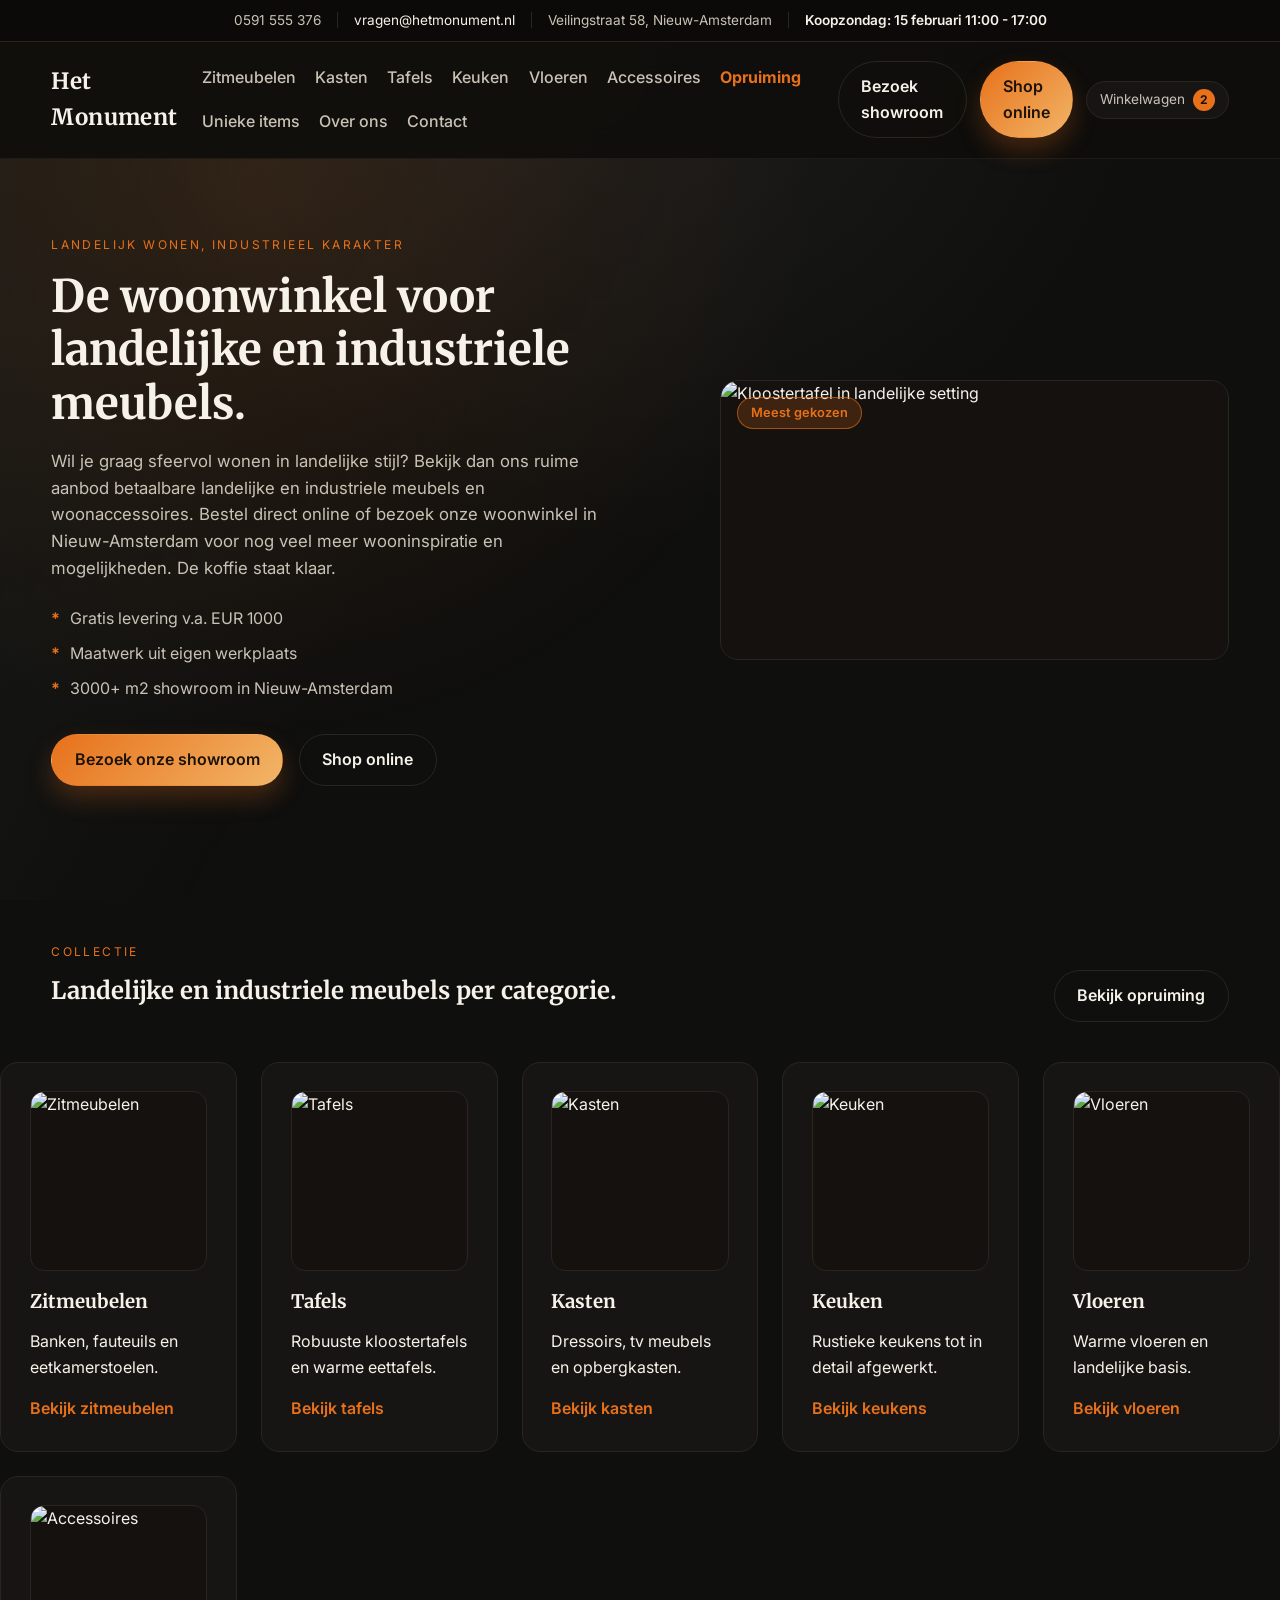
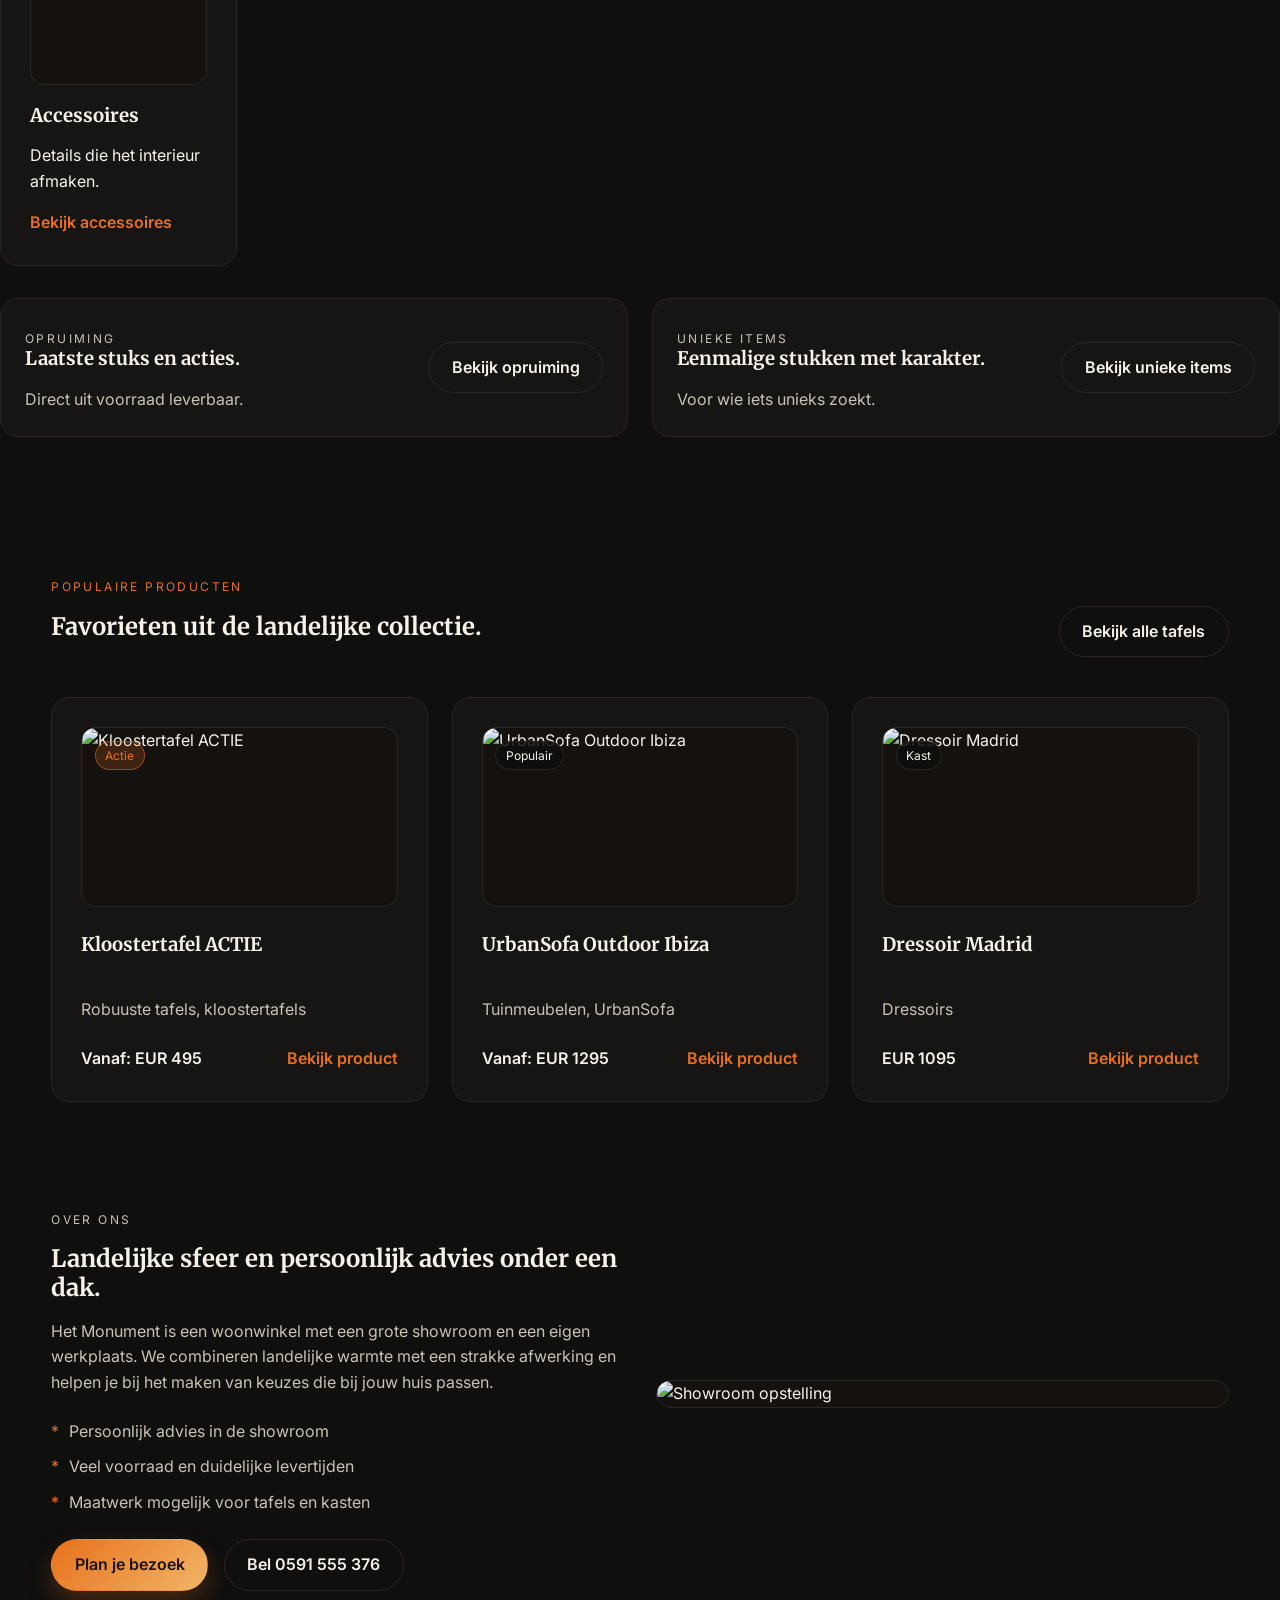
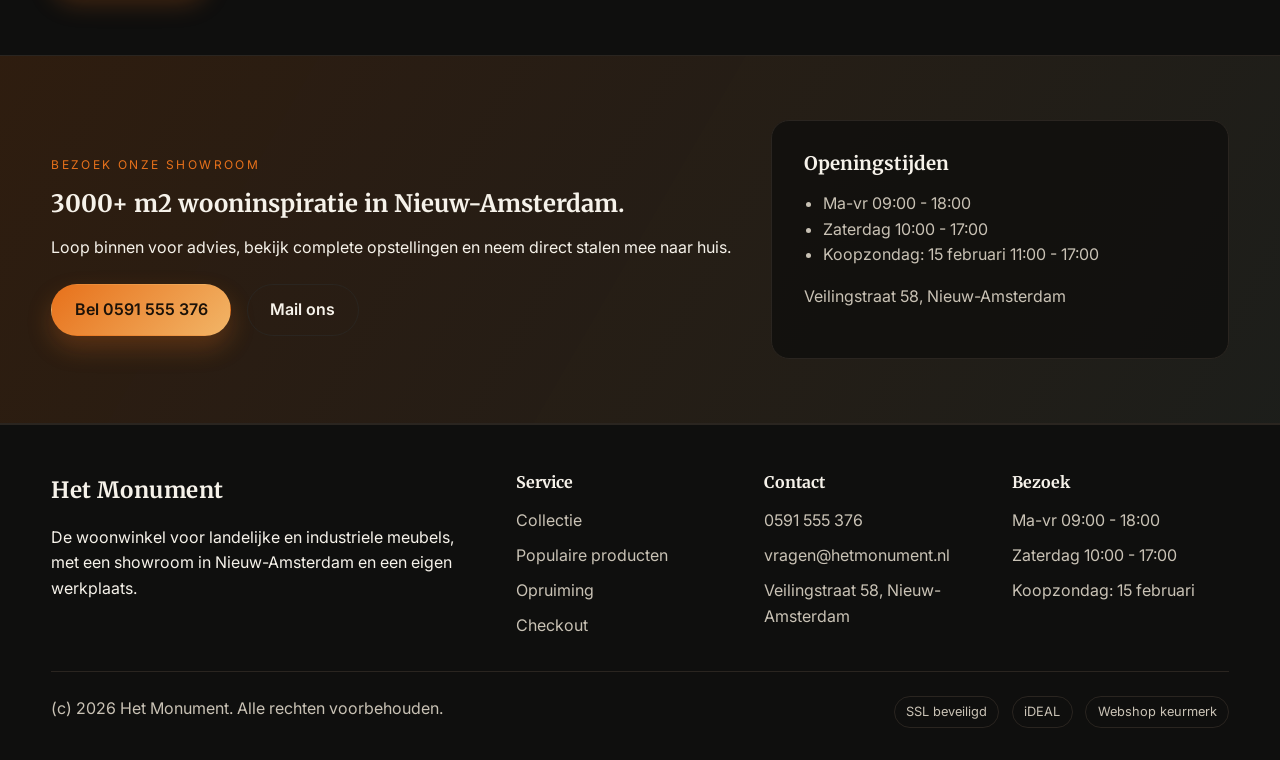
==== commit 8ee0d1e6: "Align homepage product grid with text width Co-authored-by: TBOThomas <TBOThomas@users.noreply.githu" ====
--- a/index.html
+++ b/index.html
@@ -222,61 +222,63 @@
           </div>
           <a class="ghost" href="categorie-tafels.html">Bekijk alle tafels</a>
         </div>
-        <div class="product-grid">
-          <article class="product-card">
-            <div class="product-image">
-              <img
-                src="https://www.hetmonument.nl/wp-content/uploads/2024/12/Klooster.jpg"
-                alt="Kloostertafel ACTIE"
-                loading="lazy"
-              />
-              <span class="product-badge sale">Actie</span>
-            </div>
-            <h3>Kloostertafel ACTIE</h3>
-            <p>Robuuste tafels, kloostertafels</p>
-            <div class="product-meta">
-              <span>Vanaf: EUR 495</span>
-              <a class="text-link" href="product-kloostertafel.html"
-                >Bekijk product</a
-              >
-            </div>
-          </article>
-          <article class="product-card">
-            <div class="product-image">
-              <img
-                src="https://www.hetmonument.nl/wp-content/uploads/2025/04/UrbanSofa-Outdoor-Ibiza-ronde-buiten-fauteuil-Sunbrella-Natte-Grey-Chine-op-zonnig-buiten-terras-1.jpg"
-                alt="UrbanSofa Outdoor Ibiza"
-                loading="lazy"
-              />
-              <span class="product-badge">Populair</span>
-            </div>
-            <h3>UrbanSofa Outdoor Ibiza</h3>
-            <p>Tuinmeubelen, UrbanSofa</p>
-            <div class="product-meta">
-              <span>Vanaf: EUR 1295</span>
-              <a class="text-link" href="product-urbansofa-ibiza.html"
-                >Bekijk product</a
-              >
-            </div>
-          </article>
-          <article class="product-card">
-            <div class="product-image">
-              <img
-                src="https://www.hetmonument.nl/wp-content/uploads/2023/10/Dressoir-Madrid.jpg"
-                alt="Dressoir Madrid"
-                loading="lazy"
-              />
-              <span class="product-badge">Kast</span>
-            </div>
-            <h3>Dressoir Madrid</h3>
-            <p>Dressoirs</p>
-            <div class="product-meta">
-              <span>EUR 1095</span>
-              <a class="text-link" href="product-dressoir-madrid.html"
-                >Bekijk product</a
-              >
-            </div>
-          </article>
+        <div class="container">
+          <div class="product-grid">
+            <article class="product-card">
+              <div class="product-image">
+                <img
+                  src="https://www.hetmonument.nl/wp-content/uploads/2024/12/Klooster.jpg"
+                  alt="Kloostertafel ACTIE"
+                  loading="lazy"
+                />
+                <span class="product-badge sale">Actie</span>
+              </div>
+              <h3>Kloostertafel ACTIE</h3>
+              <p>Robuuste tafels, kloostertafels</p>
+              <div class="product-meta">
+                <span>Vanaf: EUR 495</span>
+                <a class="text-link" href="product-kloostertafel.html"
+                  >Bekijk product</a
+                >
+              </div>
+            </article>
+            <article class="product-card">
+              <div class="product-image">
+                <img
+                  src="https://www.hetmonument.nl/wp-content/uploads/2025/04/UrbanSofa-Outdoor-Ibiza-ronde-buiten-fauteuil-Sunbrella-Natte-Grey-Chine-op-zonnig-buiten-terras-1.jpg"
+                  alt="UrbanSofa Outdoor Ibiza"
+                  loading="lazy"
+                />
+                <span class="product-badge">Populair</span>
+              </div>
+              <h3>UrbanSofa Outdoor Ibiza</h3>
+              <p>Tuinmeubelen, UrbanSofa</p>
+              <div class="product-meta">
+                <span>Vanaf: EUR 1295</span>
+                <a class="text-link" href="product-urbansofa-ibiza.html"
+                  >Bekijk product</a
+                >
+              </div>
+            </article>
+            <article class="product-card">
+              <div class="product-image">
+                <img
+                  src="https://www.hetmonument.nl/wp-content/uploads/2023/10/Dressoir-Madrid.jpg"
+                  alt="Dressoir Madrid"
+                  loading="lazy"
+                />
+                <span class="product-badge">Kast</span>
+              </div>
+              <h3>Dressoir Madrid</h3>
+              <p>Dressoirs</p>
+              <div class="product-meta">
+                <span>EUR 1095</span>
+                <a class="text-link" href="product-dressoir-madrid.html"
+                  >Bekijk product</a
+                >
+              </div>
+            </article>
+          </div>
         </div>
       </section>
 
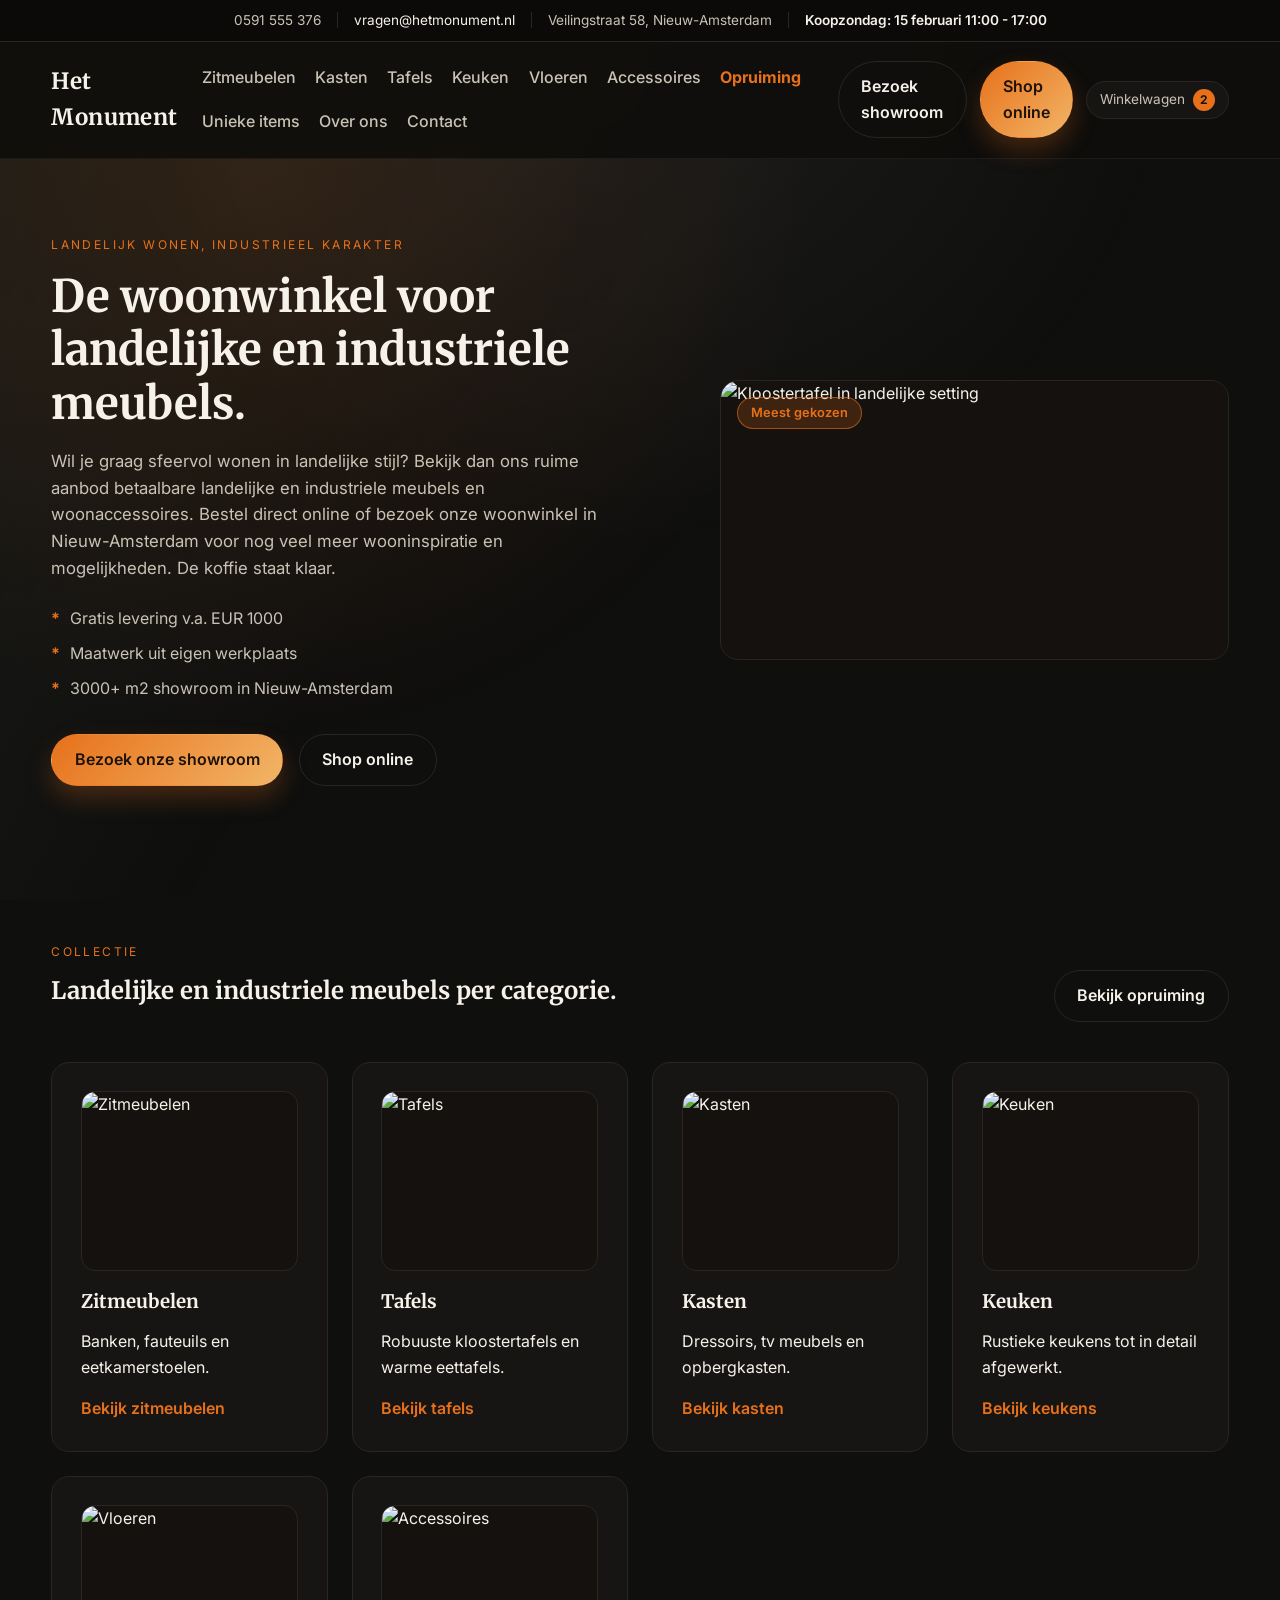
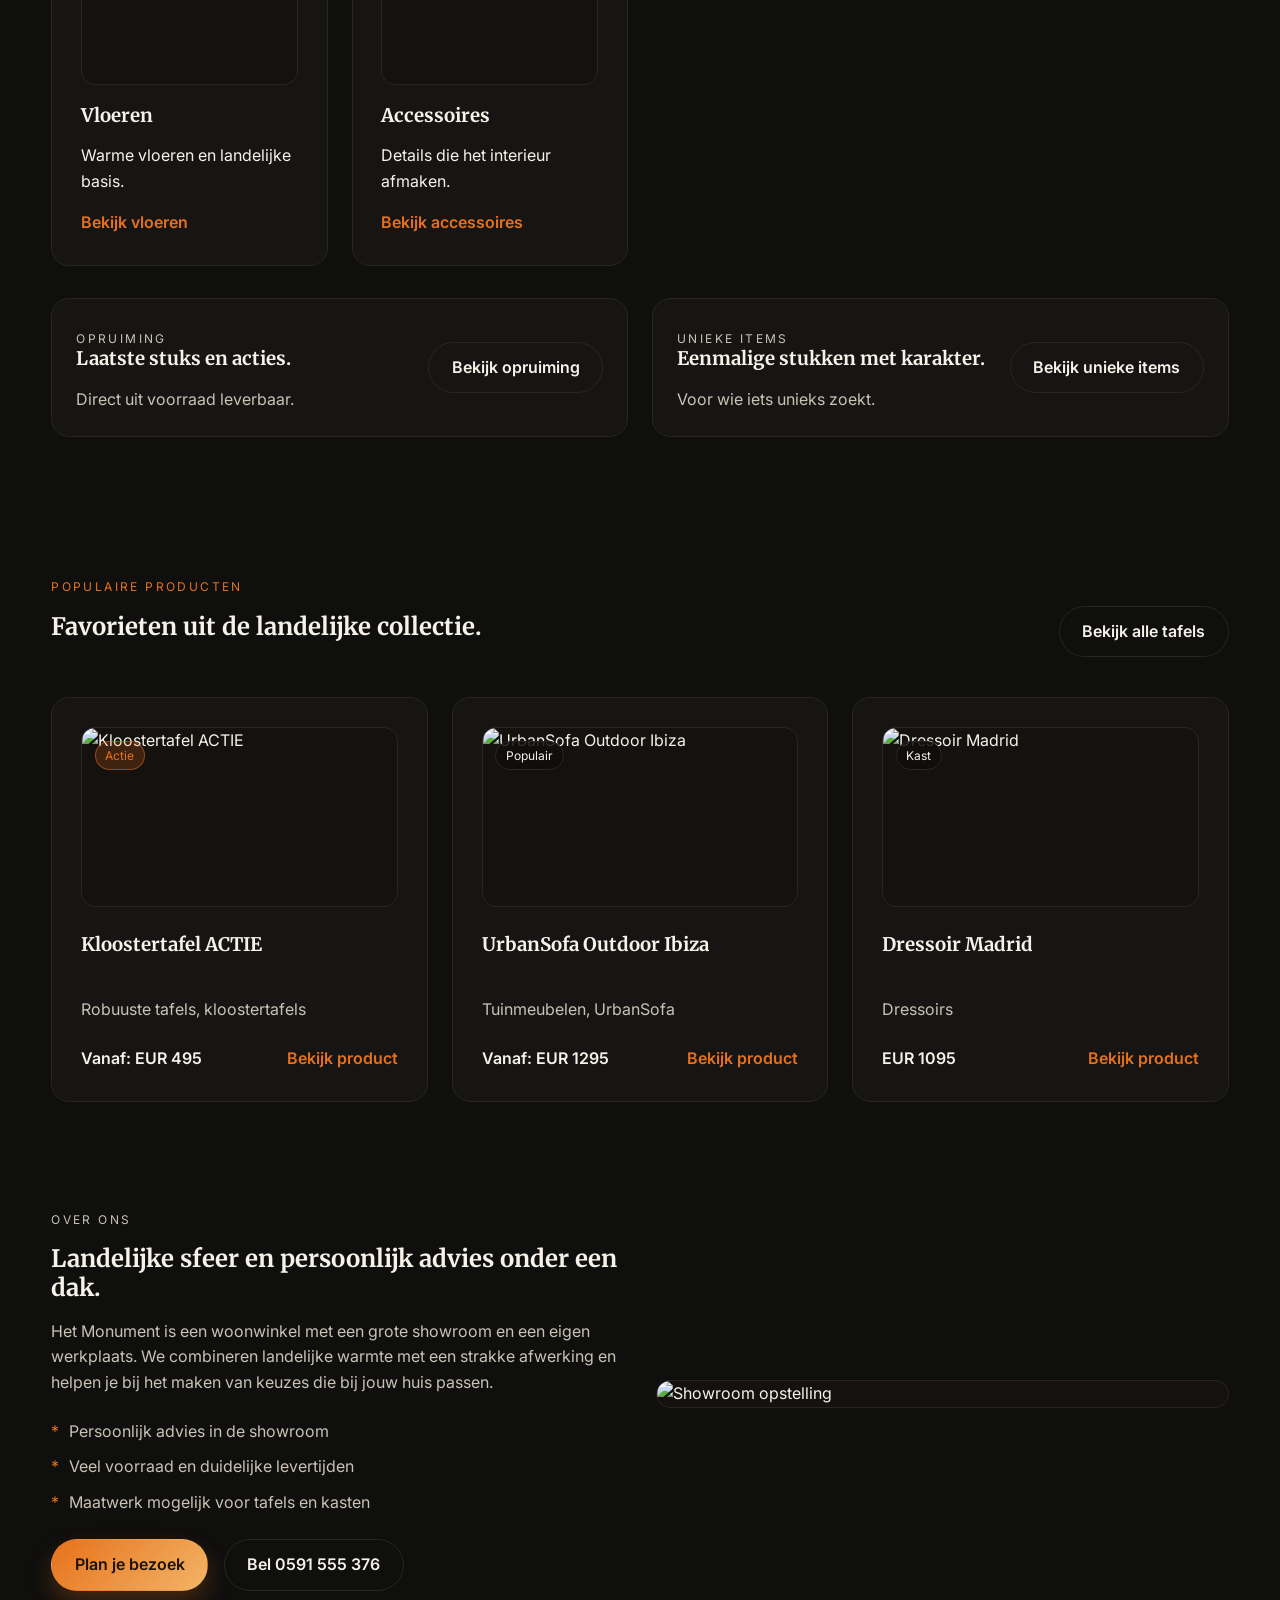
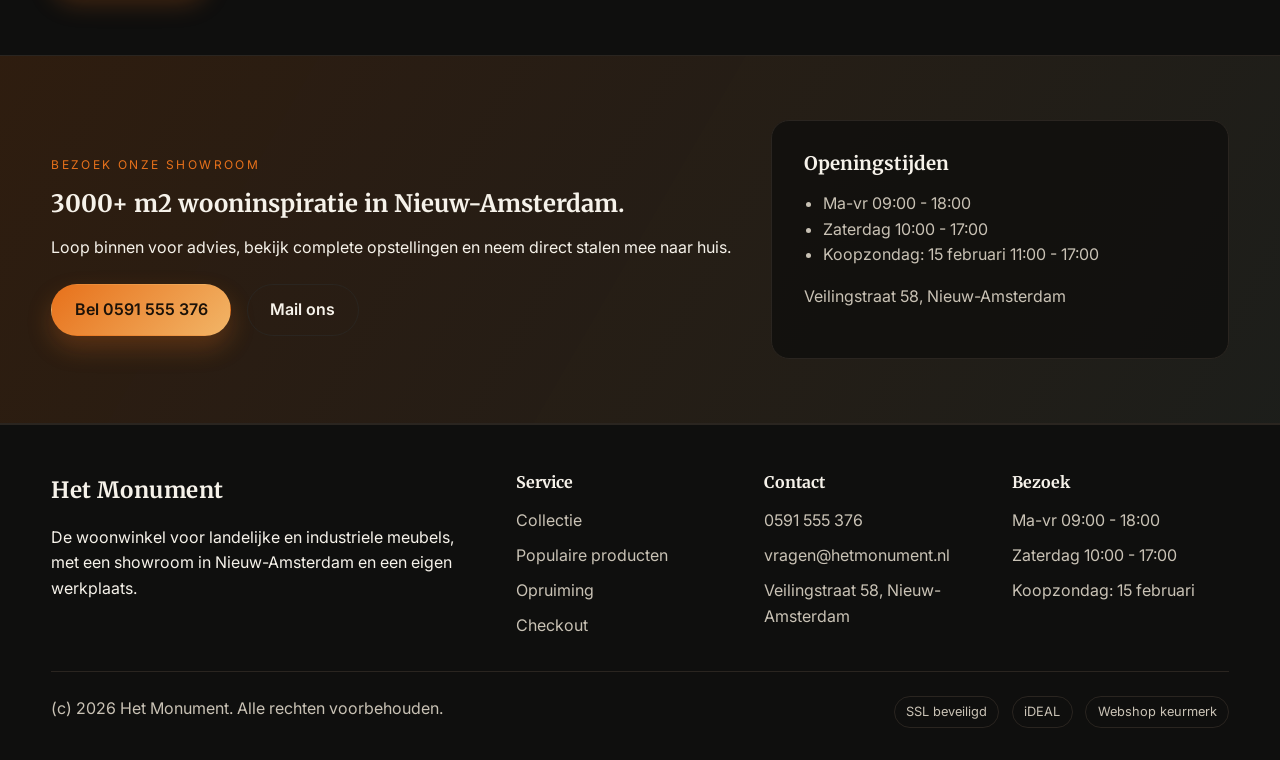
==== commit e5b9ef83: "Align category grid with text width Co-authored-by: TBOThomas <TBOThomas@users.noreply.github.com>" ====
--- a/index.html
+++ b/index.html
@@ -116,101 +116,109 @@
           </div>
           <a class="ghost" href="categorie-opruiming.html">Bekijk opruiming</a>
         </div>
-        <div class="collection-grid">
-          <article class="collection-card">
-            <div class="collection-image">
-              <img
-                src="https://www.hetmonument.nl/wp-content/uploads/2021/02/UrbanSofa-Jazz-Fauteuil-Bellagio-Shiny-Nature-Website.jpg"
-                alt="Zitmeubelen"
-                loading="lazy"
-              />
-            </div>
-            <h3>Zitmeubelen</h3>
-            <p>Banken, fauteuils en eetkamerstoelen.</p>
-            <a class="text-link" href="categorie-zitmeubelen.html"
-              >Bekijk zitmeubelen</a
-            >
-          </article>
-          <article class="collection-card">
-            <div class="collection-image">
-              <img
-                src="https://www.hetmonument.nl/wp-content/uploads/2019/07/Be-pure-eettafel-1-1.jpg"
-                alt="Tafels"
-                loading="lazy"
-              />
-            </div>
-            <h3>Tafels</h3>
-            <p>Robuuste kloostertafels en warme eettafels.</p>
-            <a class="text-link" href="categorie-tafels.html">Bekijk tafels</a>
-          </article>
-          <article class="collection-card">
-            <div class="collection-image">
-              <img
-                src="https://www.hetmonument.nl/wp-content/uploads/2023/10/Dressoir-Madrid.jpg"
-                alt="Kasten"
-                loading="lazy"
-              />
-            </div>
-            <h3>Kasten</h3>
-            <p>Dressoirs, tv meubels en opbergkasten.</p>
-            <a class="text-link" href="categorie-kasten.html">Bekijk kasten</a>
-          </article>
-          <article class="collection-card">
-            <div class="collection-image">
-              <img
-                src="https://www.hetmonument.nl/wp-content/uploads/2022/01/MAINIMG_6687.jpg"
-                alt="Keuken"
-                loading="lazy"
-              />
-            </div>
-            <h3>Keuken</h3>
-            <p>Rustieke keukens tot in detail afgewerkt.</p>
-            <a class="text-link" href="categorie-keuken.html">Bekijk keukens</a>
-          </article>
-          <article class="collection-card">
-            <div class="collection-image">
-              <img
-                src="https://www.hetmonument.nl/wp-content/uploads/2025/09/Floorlife-vloeren-scaled.jpg"
-                alt="Vloeren"
-                loading="lazy"
-              />
-            </div>
-            <h3>Vloeren</h3>
-            <p>Warme vloeren en landelijke basis.</p>
-            <a class="text-link" href="categorie-vloeren.html">Bekijk vloeren</a>
-          </article>
-          <article class="collection-card">
-            <div class="collection-image">
-              <img
-                src="https://www.hetmonument.nl/wp-content/uploads/2019/11/Cadeaubon.jpg"
-                alt="Accessoires"
-                loading="lazy"
-              />
-            </div>
-            <h3>Accessoires</h3>
-            <p>Details die het interieur afmaken.</p>
-            <a class="text-link" href="categorie-accessoires.html"
-              >Bekijk accessoires</a
-            >
-          </article>
-        </div>
-        <div class="specials-grid">
-          <article class="special-card">
-            <div>
-              <p class="eyebrow">Opruiming</p>
-              <h3>Laatste stuks en acties.</h3>
-              <p>Direct uit voorraad leverbaar.</p>
-            </div>
-            <a class="ghost" href="categorie-opruiming.html">Bekijk opruiming</a>
-          </article>
-          <article class="special-card">
-            <div>
-              <p class="eyebrow">Unieke items</p>
-              <h3>Eenmalige stukken met karakter.</h3>
-              <p>Voor wie iets unieks zoekt.</p>
-            </div>
-            <a class="ghost" href="categorie-uniek.html">Bekijk unieke items</a>
-          </article>
+        <div class="container">
+          <div class="collection-grid">
+            <article class="collection-card">
+              <div class="collection-image">
+                <img
+                  src="https://www.hetmonument.nl/wp-content/uploads/2021/02/UrbanSofa-Jazz-Fauteuil-Bellagio-Shiny-Nature-Website.jpg"
+                  alt="Zitmeubelen"
+                  loading="lazy"
+                />
+              </div>
+              <h3>Zitmeubelen</h3>
+              <p>Banken, fauteuils en eetkamerstoelen.</p>
+              <a class="text-link" href="categorie-zitmeubelen.html"
+                >Bekijk zitmeubelen</a
+              >
+            </article>
+            <article class="collection-card">
+              <div class="collection-image">
+                <img
+                  src="https://www.hetmonument.nl/wp-content/uploads/2019/07/Be-pure-eettafel-1-1.jpg"
+                  alt="Tafels"
+                  loading="lazy"
+                />
+              </div>
+              <h3>Tafels</h3>
+              <p>Robuuste kloostertafels en warme eettafels.</p>
+              <a class="text-link" href="categorie-tafels.html">Bekijk tafels</a>
+            </article>
+            <article class="collection-card">
+              <div class="collection-image">
+                <img
+                  src="https://www.hetmonument.nl/wp-content/uploads/2023/10/Dressoir-Madrid.jpg"
+                  alt="Kasten"
+                  loading="lazy"
+                />
+              </div>
+              <h3>Kasten</h3>
+              <p>Dressoirs, tv meubels en opbergkasten.</p>
+              <a class="text-link" href="categorie-kasten.html">Bekijk kasten</a>
+            </article>
+            <article class="collection-card">
+              <div class="collection-image">
+                <img
+                  src="https://www.hetmonument.nl/wp-content/uploads/2022/01/MAINIMG_6687.jpg"
+                  alt="Keuken"
+                  loading="lazy"
+                />
+              </div>
+              <h3>Keuken</h3>
+              <p>Rustieke keukens tot in detail afgewerkt.</p>
+              <a class="text-link" href="categorie-keuken.html">Bekijk keukens</a>
+            </article>
+            <article class="collection-card">
+              <div class="collection-image">
+                <img
+                  src="https://www.hetmonument.nl/wp-content/uploads/2025/09/Floorlife-vloeren-scaled.jpg"
+                  alt="Vloeren"
+                  loading="lazy"
+                />
+              </div>
+              <h3>Vloeren</h3>
+              <p>Warme vloeren en landelijke basis.</p>
+              <a class="text-link" href="categorie-vloeren.html"
+                >Bekijk vloeren</a
+              >
+            </article>
+            <article class="collection-card">
+              <div class="collection-image">
+                <img
+                  src="https://www.hetmonument.nl/wp-content/uploads/2019/11/Cadeaubon.jpg"
+                  alt="Accessoires"
+                  loading="lazy"
+                />
+              </div>
+              <h3>Accessoires</h3>
+              <p>Details die het interieur afmaken.</p>
+              <a class="text-link" href="categorie-accessoires.html"
+                >Bekijk accessoires</a
+              >
+            </article>
+          </div>
+          <div class="specials-grid">
+            <article class="special-card">
+              <div>
+                <p class="eyebrow">Opruiming</p>
+                <h3>Laatste stuks en acties.</h3>
+                <p>Direct uit voorraad leverbaar.</p>
+              </div>
+              <a class="ghost" href="categorie-opruiming.html"
+                >Bekijk opruiming</a
+              >
+            </article>
+            <article class="special-card">
+              <div>
+                <p class="eyebrow">Unieke items</p>
+                <h3>Eenmalige stukken met karakter.</h3>
+                <p>Voor wie iets unieks zoekt.</p>
+              </div>
+              <a class="ghost" href="categorie-uniek.html"
+                >Bekijk unieke items</a
+              >
+            </article>
+          </div>
         </div>
       </section>
 
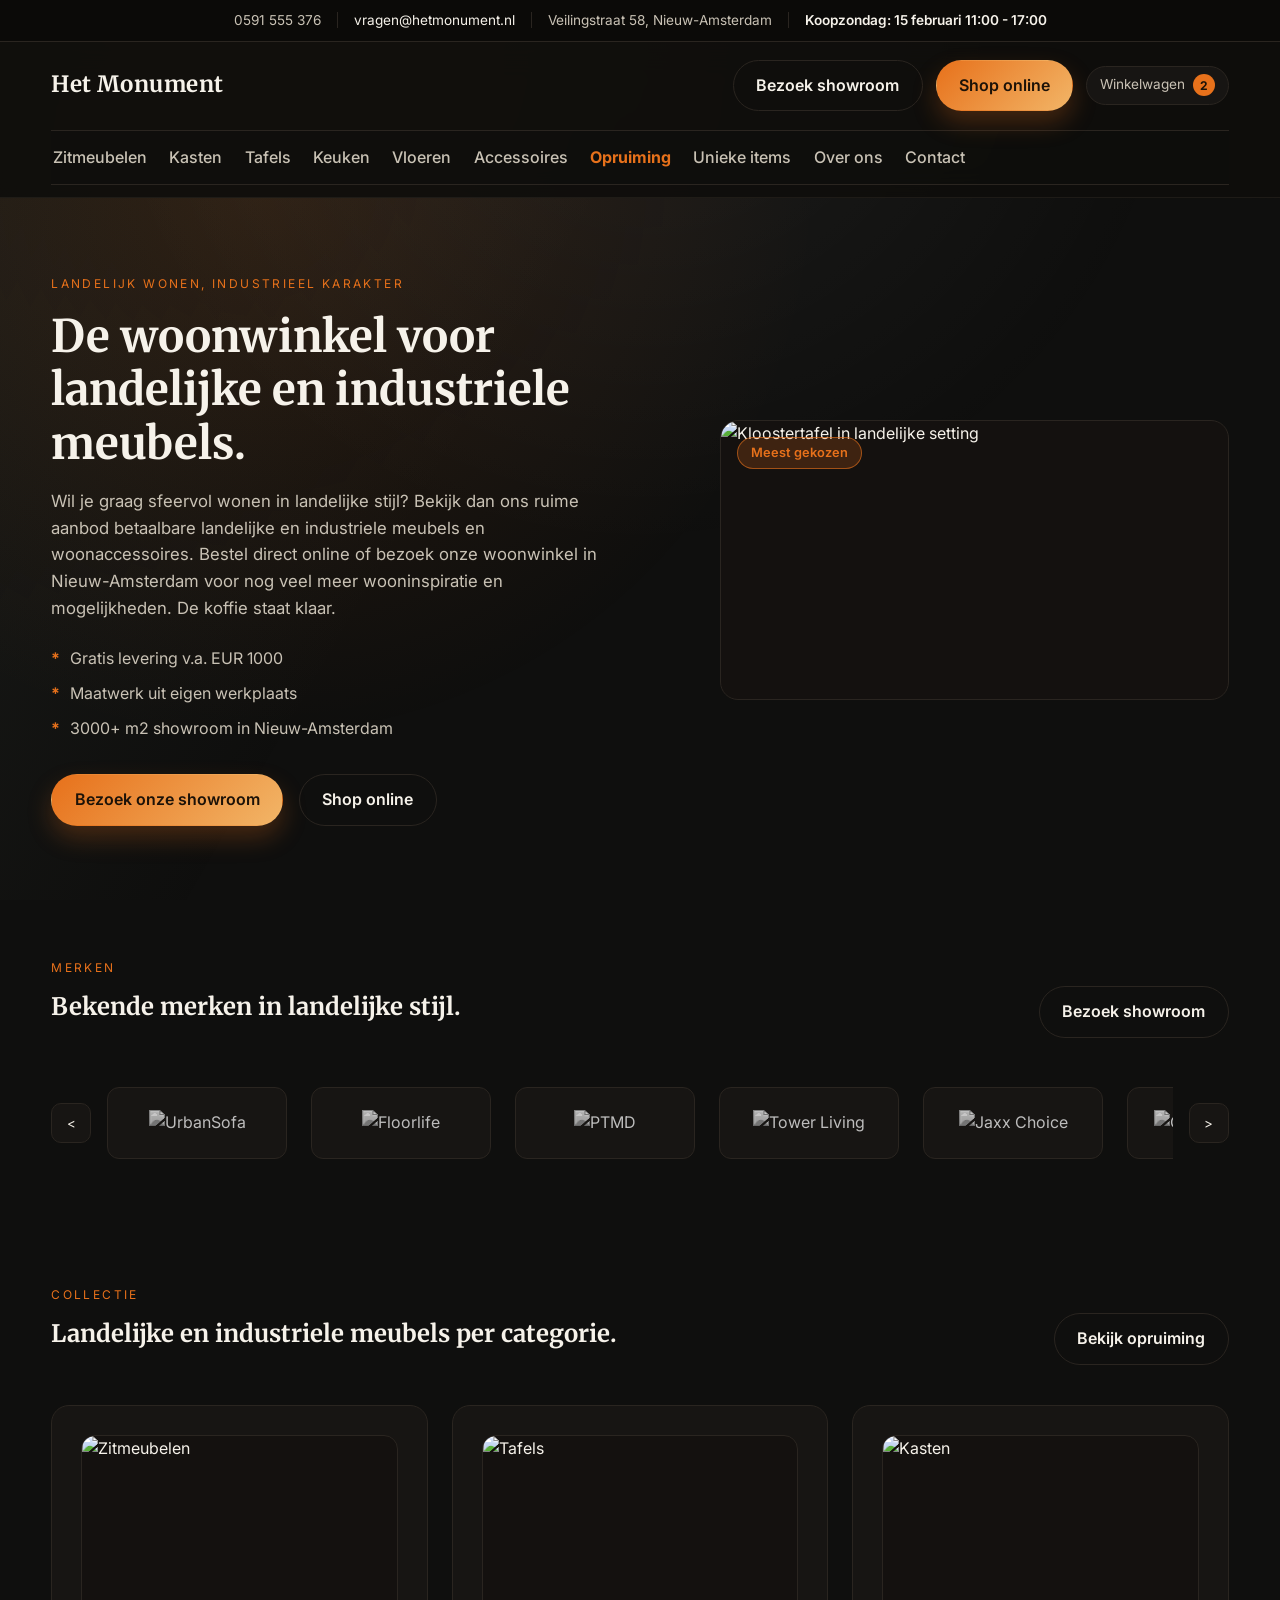
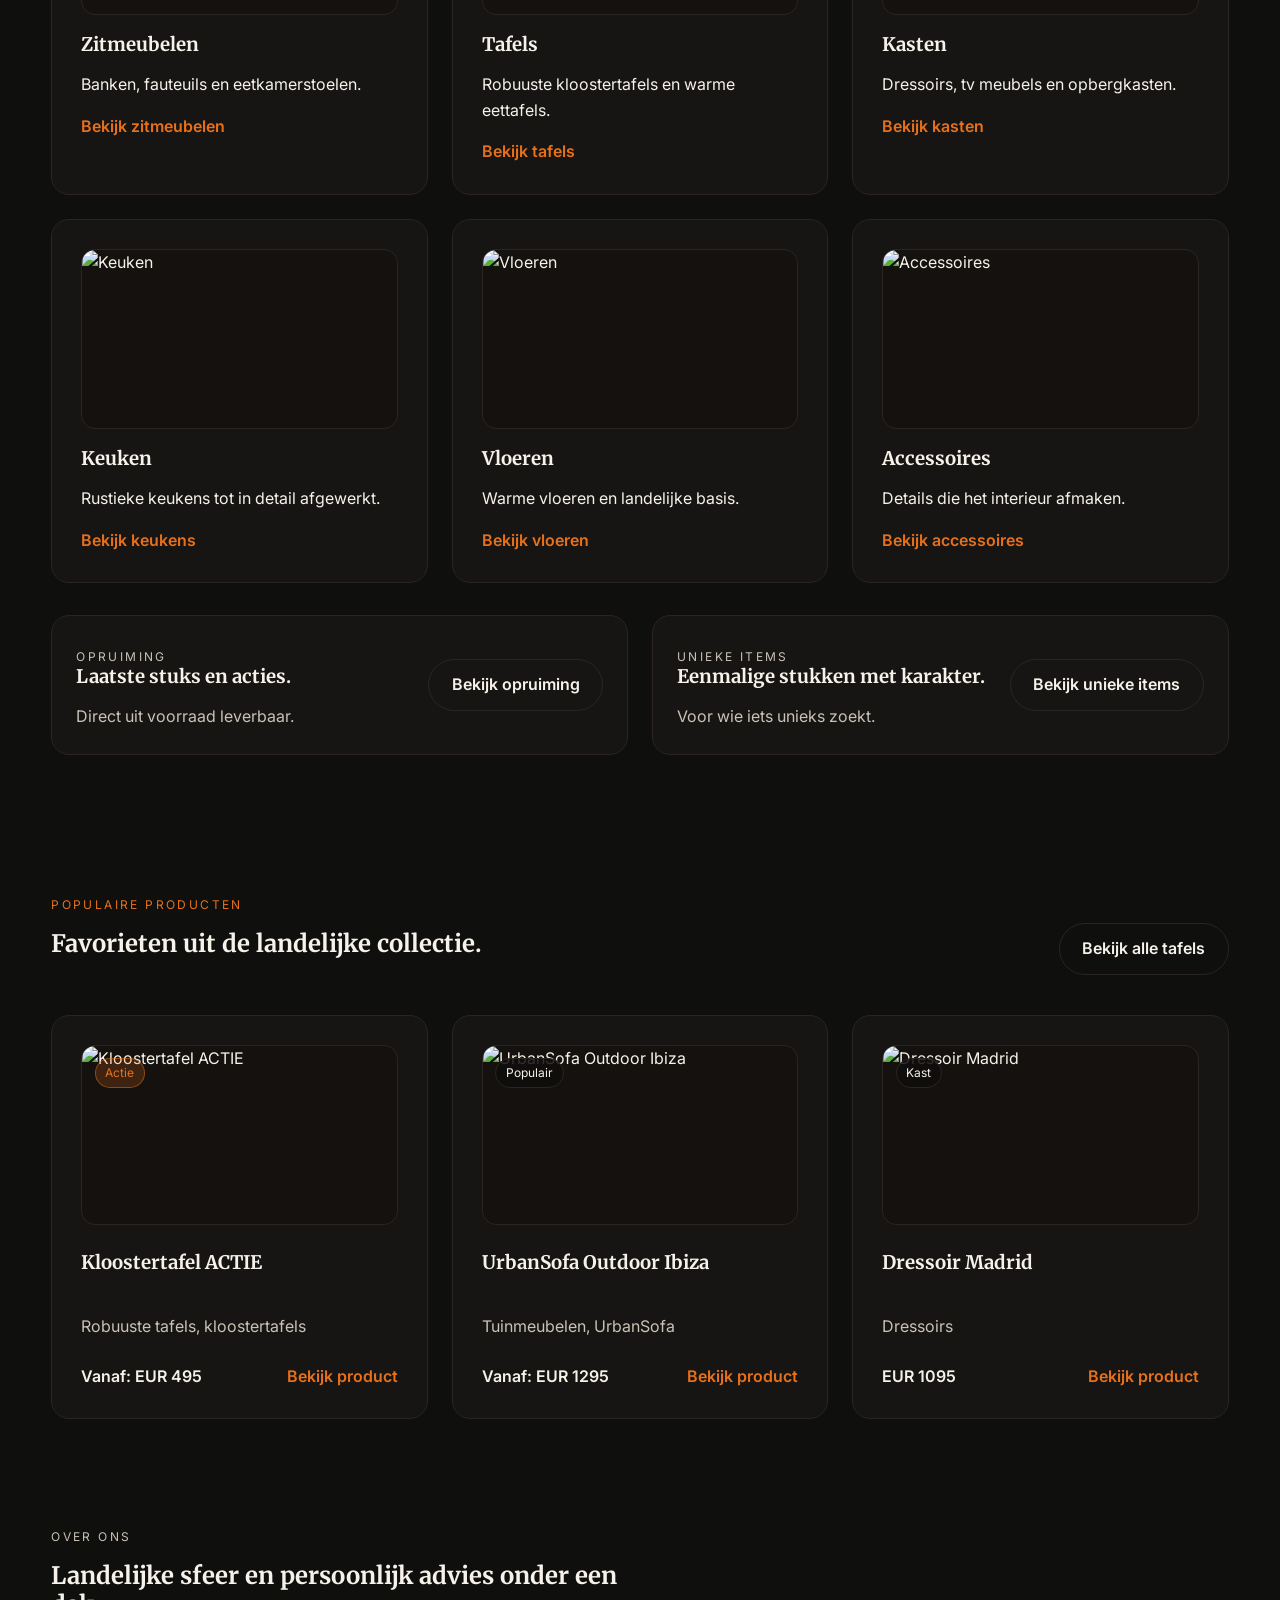
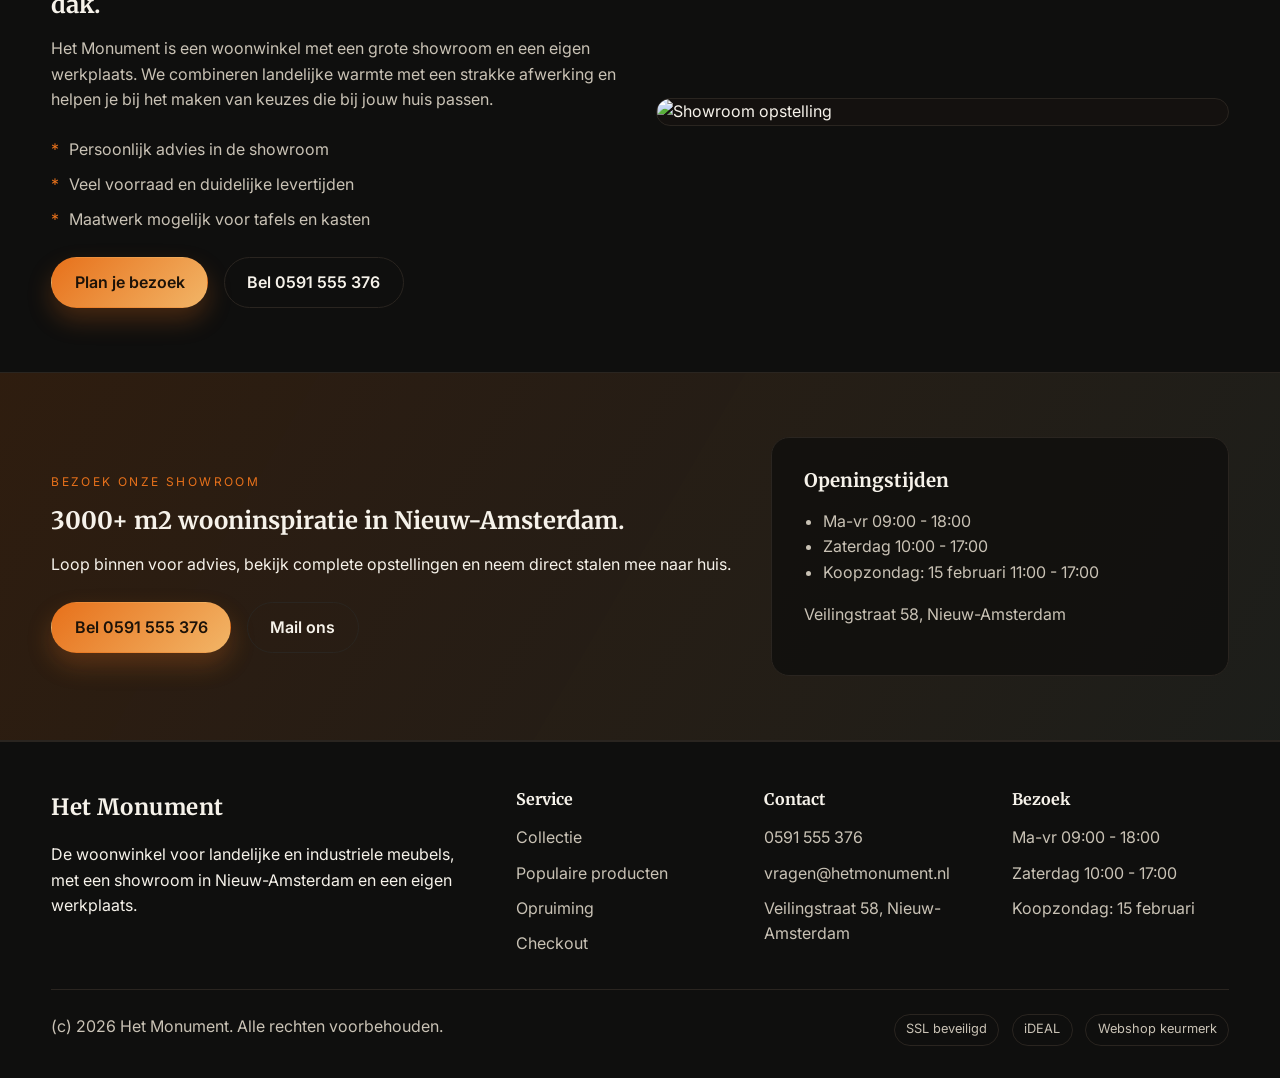
==== commit d54124a5: "Add rotating brand slider to homepage Co-authored-by: TBOThomas <TBOThomas@users.noreply.github.com>" ====
--- a/index.html
+++ b/index.html
@@ -108,6 +108,80 @@
         </div>
       </section>
 
+      <section class="brand-section" aria-label="Merken">
+        <div class="container section-header">
+          <div>
+            <p class="eyebrow">Merken</p>
+            <h2>Bekende merken in landelijke stijl.</h2>
+          </div>
+          <a class="ghost" href="#showroom">Bezoek showroom</a>
+        </div>
+        <div class="container">
+          <div class="brand-slider" data-brand-slider>
+            <button
+              class="slider-btn"
+              type="button"
+              aria-label="Vorige merken"
+              data-brand-prev
+            >
+              &lt;
+            </button>
+            <div class="brand-track" data-brand-track>
+              <div class="brand-item">
+                <img
+                  src="https://www.hetmonument.nl/wp-content/uploads/2020/06/urbansofa-logo.png"
+                  alt="UrbanSofa"
+                  loading="lazy"
+                />
+              </div>
+              <div class="brand-item">
+                <img
+                  src="https://www.hetmonument.nl/wp-content/uploads/2019/11/Floorlife-vloeren-logo.png"
+                  alt="Floorlife"
+                  loading="lazy"
+                />
+              </div>
+              <div class="brand-item">
+                <img
+                  src="https://www.hetmonument.nl/wp-content/uploads/2019/11/PTMD-Logo2016-DEF.png"
+                  alt="PTMD"
+                  loading="lazy"
+                />
+              </div>
+              <div class="brand-item">
+                <img
+                  src="https://www.hetmonument.nl/wp-content/uploads/2019/09/logo-tower-1.png"
+                  alt="Tower Living"
+                  loading="lazy"
+                />
+              </div>
+              <div class="brand-item">
+                <img
+                  src="https://www.hetmonument.nl/wp-content/uploads/2023/05/logo-jaxx.png"
+                  alt="Jaxx Choice"
+                  loading="lazy"
+                />
+              </div>
+              <div class="brand-item">
+                <img
+                  src="https://www.hetmonument.nl/wp-content/uploads/2024/03/logo-otium-at-home-svg-1.png"
+                  alt="Otium at Home"
+                  loading="lazy"
+                />
+              </div>
+            </div>
+            <button
+              class="slider-btn"
+              type="button"
+              aria-label="Volgende merken"
+              data-brand-next
+            >
+              &gt;
+            </button>
+          </div>
+        </div>
+      </section>
+
       <section id="collectie" class="section">
         <div class="container section-header">
           <div>
--- a/styles.css
+++ b/styles.css
@@ -101,11 +101,28 @@
 }
 
 .header-inner {
-  display: flex;
-  align-items: center;
-  justify-content: space-between;
-  gap: 1.5rem;
-  padding: 1.2rem 0;
+  display: grid;
+  grid-template-columns: 1fr auto;
+  grid-template-areas:
+    "logo actions"
+    "nav nav";
+  align-items: center;
+  gap: 0.8rem 1.5rem;
+  padding: 1.1rem 0 0.8rem;
+  position: relative;
+}
+
+.header-inner .logo {
+  grid-area: logo;
+}
+
+.header-inner .header-actions {
+  grid-area: actions;
+  justify-self: end;
+}
+
+.header-inner .nav {
+  grid-area: nav;
 }
 
 .logo {
@@ -121,10 +138,36 @@
 .nav {
   display: flex;
   align-items: center;
-  flex-wrap: wrap;
+  flex-wrap: nowrap;
   gap: 1.2rem;
   font-weight: 500;
   color: var(--text-muted);
+  white-space: nowrap;
+  overflow-x: auto;
+  padding-bottom: 0.2rem;
+}
+
+.header-inner .nav {
+  padding: 0.7rem 0;
+  margin-top: 0.4rem;
+  position: relative;
+}
+
+.header-inner .nav a {
+  padding: 0.2rem 0.1rem;
+}
+
+.header-inner .nav::before {
+  content: "";
+  position: absolute;
+  inset: 0;
+  left: 50%;
+  transform: translateX(-50%);
+  width: 100vw;
+  background: rgba(15, 14, 12, 0.5);
+  border-top: 1px solid var(--border);
+  border-bottom: 1px solid var(--border);
+  z-index: -1;
 }
 
 .nav a:hover {
@@ -485,6 +528,74 @@
   gap: 2rem;
 }
 
+.brand-section {
+  padding: 2.5rem 0;
+}
+
+.brand-slider {
+  display: grid;
+  grid-template-columns: auto 1fr auto;
+  gap: 1rem;
+  align-items: center;
+}
+
+.brand-track {
+  display: flex;
+  gap: 1.5rem;
+  overflow-x: auto;
+  scroll-behavior: smooth;
+  padding: 0.6rem 0;
+  scroll-snap-type: x mandatory;
+  -ms-overflow-style: none;
+  scrollbar-width: none;
+}
+
+.brand-track::-webkit-scrollbar {
+  display: none;
+}
+
+.brand-item {
+  flex: 0 0 180px;
+  height: 72px;
+  border: 1px solid var(--border);
+  border-radius: 12px;
+  background: var(--bg-elev);
+  display: flex;
+  align-items: center;
+  justify-content: center;
+  scroll-snap-align: start;
+}
+
+.brand-item img {
+  max-height: 40px;
+  max-width: 100%;
+  object-fit: contain;
+  filter: grayscale(1) brightness(0.9);
+  opacity: 0.85;
+}
+
+.brand-item:hover img {
+  filter: none;
+  opacity: 1;
+}
+
+.slider-btn {
+  width: 40px;
+  height: 40px;
+  border-radius: 10px;
+  border: 1px solid var(--border);
+  background: var(--bg-elev);
+  color: var(--text);
+  display: inline-flex;
+  align-items: center;
+  justify-content: center;
+  cursor: pointer;
+}
+
+.slider-btn:hover {
+  border-color: var(--accent);
+}
+
 .brand-grid {
   display: grid;
   grid-template-columns: repeat(6, 1fr);
@@ -568,13 +679,13 @@
 .collection-grid,
 .review-grid {
   display: grid;
-  grid-template-columns: repeat(auto-fit, minmax(220px, 1fr));
+  grid-template-columns: repeat(auto-fit, minmax(300px, 1fr));
   gap: 1.5rem;
 }
 
 .product-grid {
   display: grid;
-  grid-template-columns: repeat(auto-fit, minmax(240px, 1fr));
+  grid-template-columns: repeat(auto-fit, minmax(320px, 1fr));
   gap: 1.5rem;
 }
 
@@ -1026,7 +1137,7 @@
 
 .category-grid {
   display: grid;
-  grid-template-columns: repeat(auto-fit, minmax(240px, 1fr));
+  grid-template-columns: repeat(auto-fit, minmax(300px, 1fr));
   gap: 1.5rem;
 }
 
@@ -1363,7 +1474,7 @@
     right: 4%;
     background: rgba(23, 21, 18, 0.96);
     border: 1px solid var(--border);
-    border-radius: 16px;
+    border-radius: 0;
     padding: 1rem 1.2rem;
     flex-direction: column;
     gap: 0.8rem;
@@ -1373,6 +1484,10 @@
     pointer-events: none;
     transform: translateY(-10px);
     transition: opacity 0.2s ease, transform 0.2s ease;
+  }
+
+  .header-inner .nav::before {
+    display: none;
   }
 
   .nav.is-open {
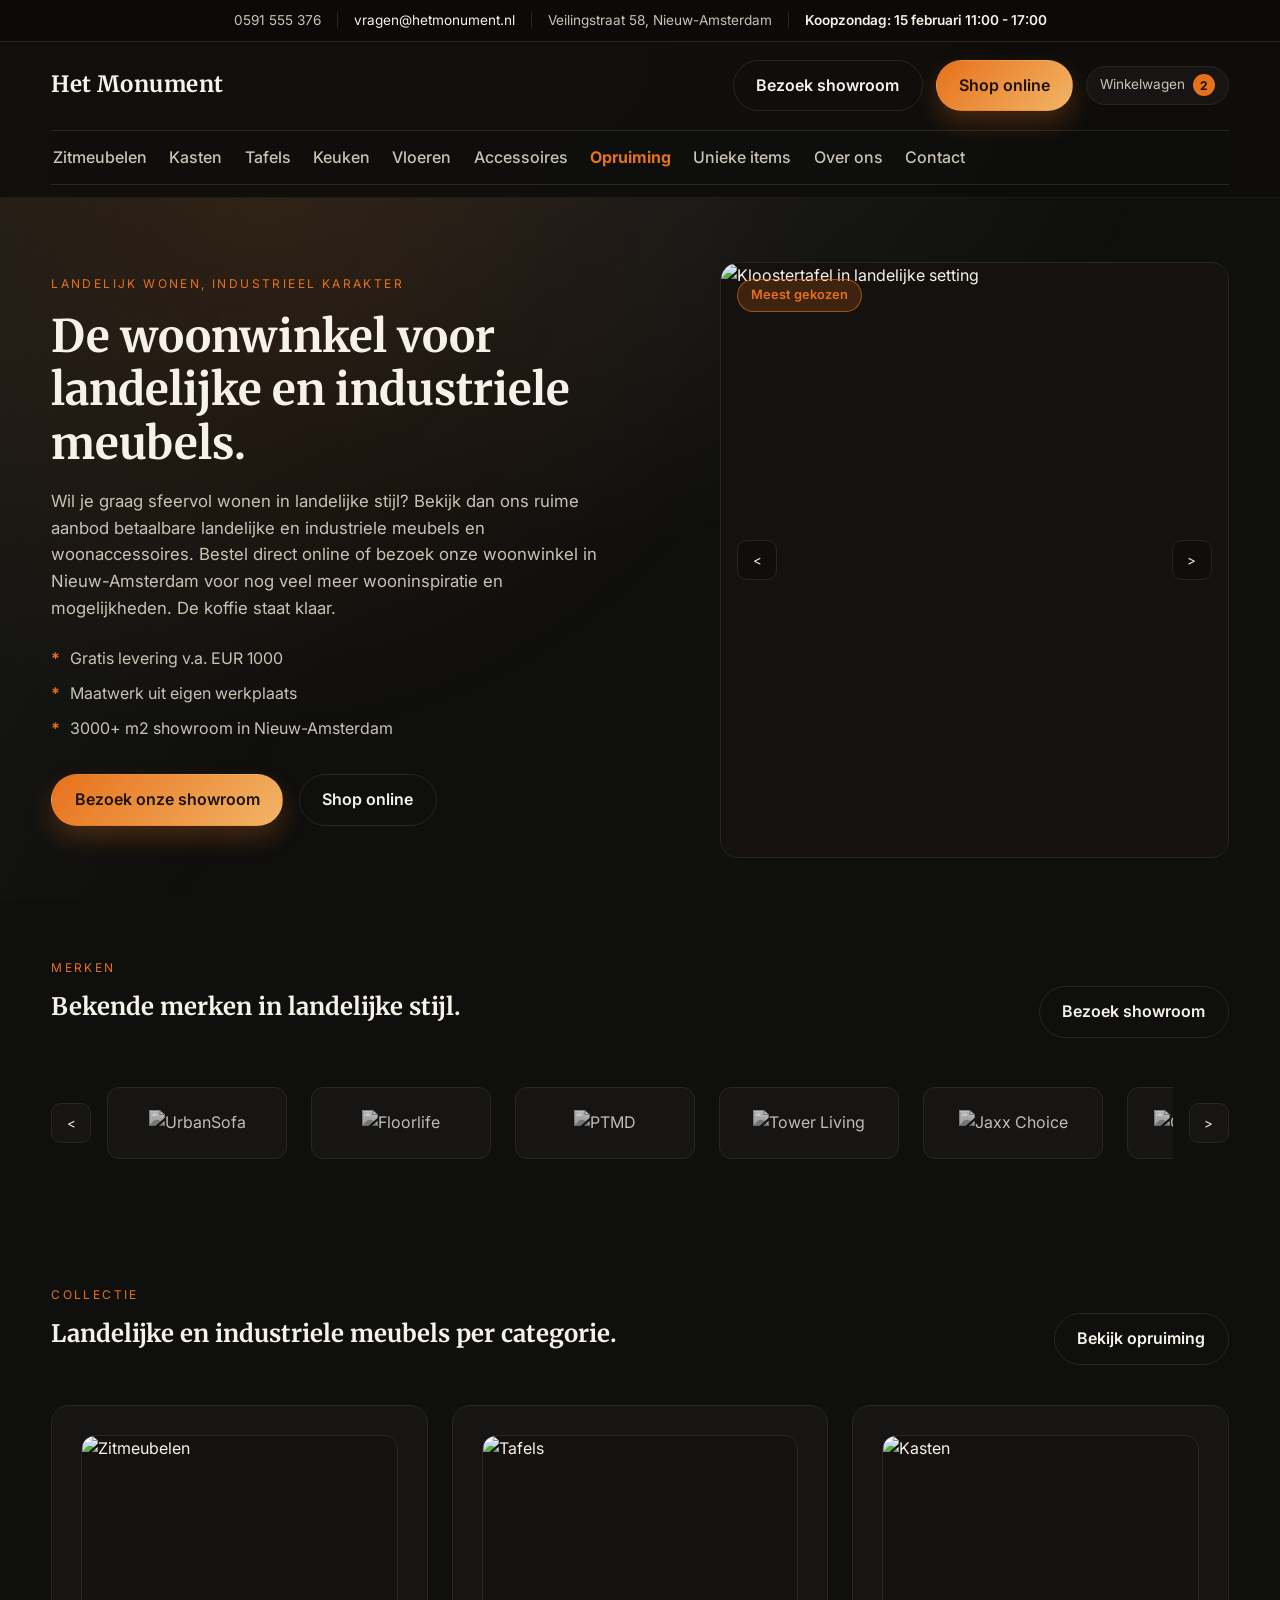
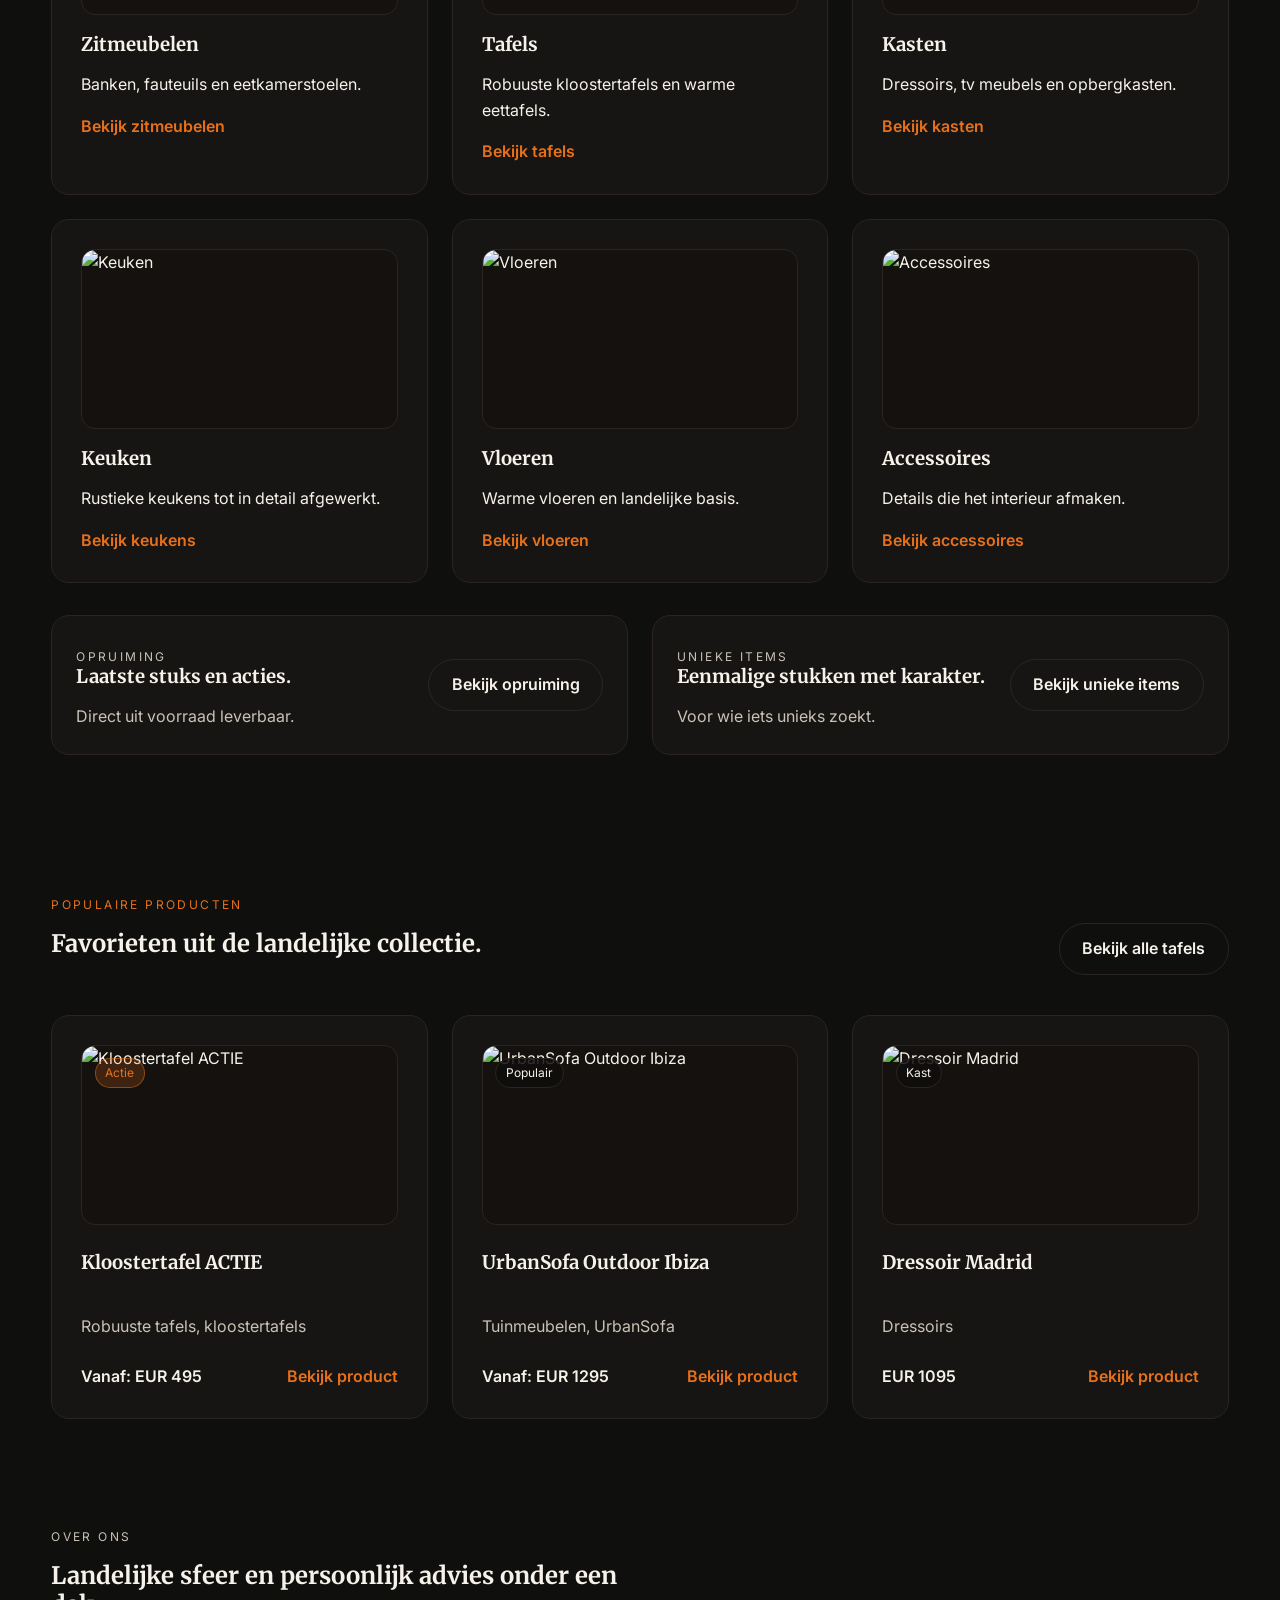
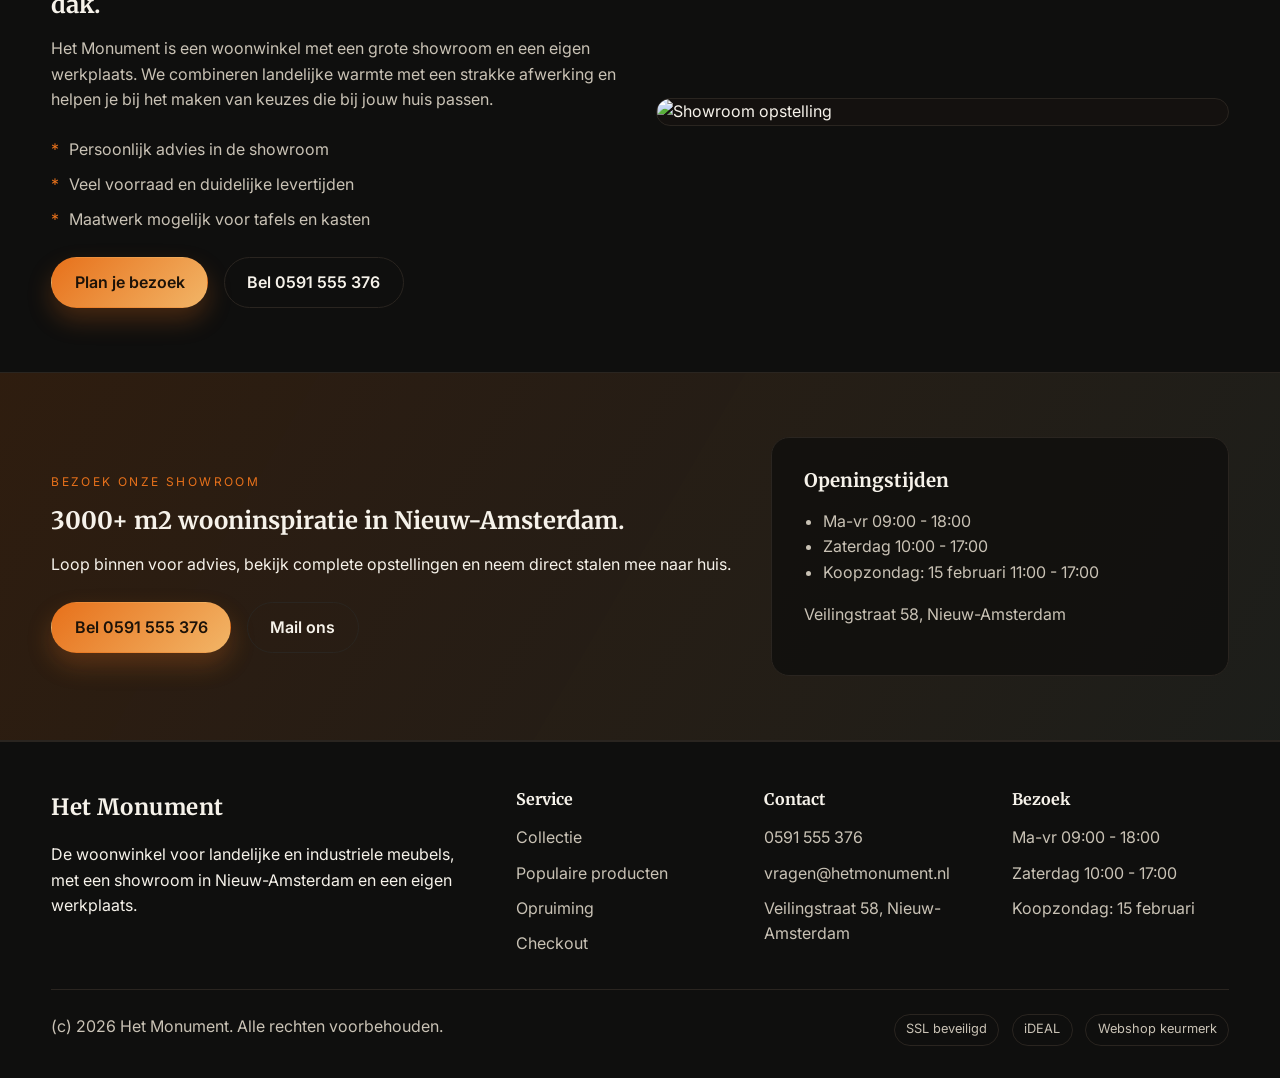
==== commit 5fa9d6ff: "Add hero slider and expand brand carousel Co-authored-by: TBOThomas <TBOThomas@users.noreply.github." ====
--- a/index.html
+++ b/index.html
@@ -96,13 +96,49 @@
             </div>
           </div>
           <div class="hero-media">
-            <div class="hero-image">
-              <img
-                src="https://www.hetmonument.nl/wp-content/uploads/2024/12/Klooster.jpg"
-                alt="Kloostertafel in landelijke setting"
-                loading="lazy"
-              />
-              <span class="hero-badge">Meest gekozen</span>
+            <div class="hero-slider" data-hero-slider>
+              <button
+                class="slider-btn"
+                type="button"
+                aria-label="Vorige foto"
+                data-hero-prev
+              >
+                &lt;
+              </button>
+              <div class="hero-track" data-hero-track>
+                <div class="hero-slide">
+                  <img
+                    src="https://www.hetmonument.nl/wp-content/uploads/2024/12/Klooster.jpg"
+                    alt="Kloostertafel in landelijke setting"
+                    loading="lazy"
+                  />
+                  <span class="hero-badge">Meest gekozen</span>
+                </div>
+                <div class="hero-slide">
+                  <img
+                    src="https://www.hetmonument.nl/wp-content/uploads/2019/07/Be-pure-eettafel-1-1.jpg"
+                    alt="Landelijke eettafel in showroom"
+                    loading="lazy"
+                  />
+                  <span class="hero-badge">Showroom inspiratie</span>
+                </div>
+                <div class="hero-slide">
+                  <img
+                    src="https://www.hetmonument.nl/wp-content/uploads/2023/10/Dressoir-Madrid.jpg"
+                    alt="Landelijk dressoir"
+                    loading="lazy"
+                  />
+                  <span class="hero-badge">Nieuw in collectie</span>
+                </div>
+              </div>
+              <button
+                class="slider-btn"
+                type="button"
+                aria-label="Volgende foto"
+                data-hero-next
+              >
+                &gt;
+              </button>
             </div>
           </div>
         </div>
@@ -166,6 +202,34 @@
                 <img
                   src="https://www.hetmonument.nl/wp-content/uploads/2024/03/logo-otium-at-home-svg-1.png"
                   alt="Otium at Home"
+                  loading="lazy"
+                />
+              </div>
+              <div class="brand-item">
+                <img
+                  src="https://www.hetmonument.nl/wp-content/uploads/2025/09/Koopmans_Meubelen_Merk_Verkrijgbaar_Bij_Stoks_Meubelen-1.png"
+                  alt="Koopmans"
+                  loading="lazy"
+                />
+              </div>
+              <div class="brand-item">
+                <img
+                  src="https://www.hetmonument.nl/wp-content/uploads/2025/09/belakos-kopie.png"
+                  alt="Belakos"
+                  loading="lazy"
+                />
+              </div>
+              <div class="brand-item">
+                <img
+                  src="https://www.hetmonument.nl/wp-content/uploads/2020/01/UrbanSofa_logo_png.png"
+                  alt="UrbanSofa"
+                  loading="lazy"
+                />
+              </div>
+              <div class="brand-item">
+                <img
+                  src="https://www.hetmonument.nl/wp-content/uploads/2019/11/Het-Monument-Logo.png"
+                  alt="Het Monument"
                   loading="lazy"
                 />
               </div>
--- a/styles.css
+++ b/styles.css
@@ -277,7 +277,7 @@
   display: grid;
   grid-template-columns: 1.1fr 0.9fr;
   gap: 3rem;
-  align-items: center;
+  align-items: stretch;
 }
 
 .eyebrow {
@@ -396,6 +396,7 @@
 .hero-media {
   display: grid;
   gap: 1.5rem;
+  align-items: stretch;
 }
 
 .hero-image {
@@ -405,6 +406,60 @@
   border: 1px solid var(--border);
   background: #14110f;
   min-height: 280px;
+}
+
+.hero-slider {
+  position: relative;
+  border-radius: var(--radius);
+  overflow: hidden;
+  border: 1px solid var(--border);
+  background: #14110f;
+  min-height: 360px;
+  height: 100%;
+}
+
+.hero-track {
+  display: flex;
+  overflow-x: auto;
+  scroll-snap-type: x mandatory;
+  scroll-behavior: smooth;
+  height: 100%;
+  -ms-overflow-style: none;
+  scrollbar-width: none;
+}
+
+.hero-track::-webkit-scrollbar {
+  display: none;
+}
+
+.hero-slide {
+  min-width: 100%;
+  height: 100%;
+  position: relative;
+  scroll-snap-align: start;
+}
+
+.hero-slide img {
+  width: 100%;
+  height: 100%;
+  object-fit: cover;
+  display: block;
+}
+
+.hero-slider .slider-btn {
+  position: absolute;
+  top: 50%;
+  transform: translateY(-50%);
+  z-index: 2;
+  background: rgba(15, 14, 12, 0.85);
+}
+
+.hero-slider [data-hero-prev] {
+  left: 1rem;
+}
+
+.hero-slider [data-hero-next] {
+  right: 1rem;
 }
 
 .hero-image img {
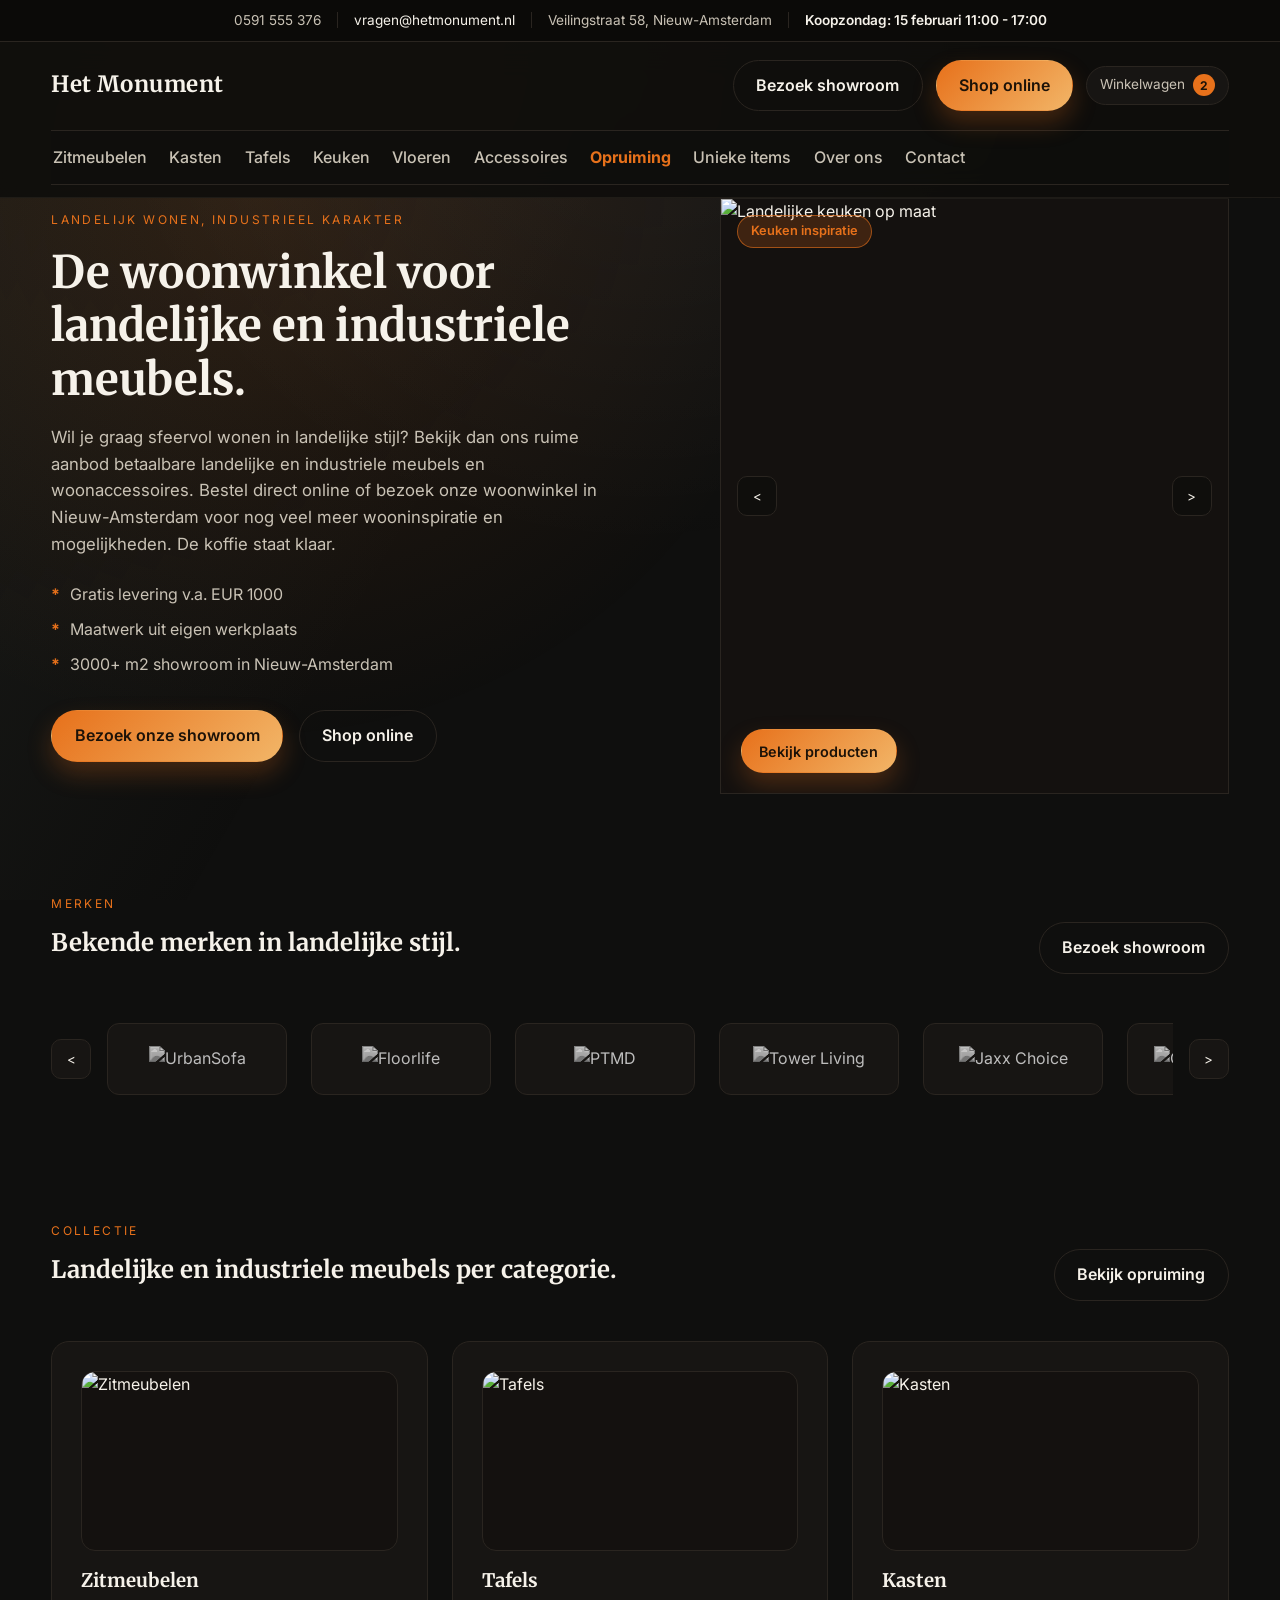
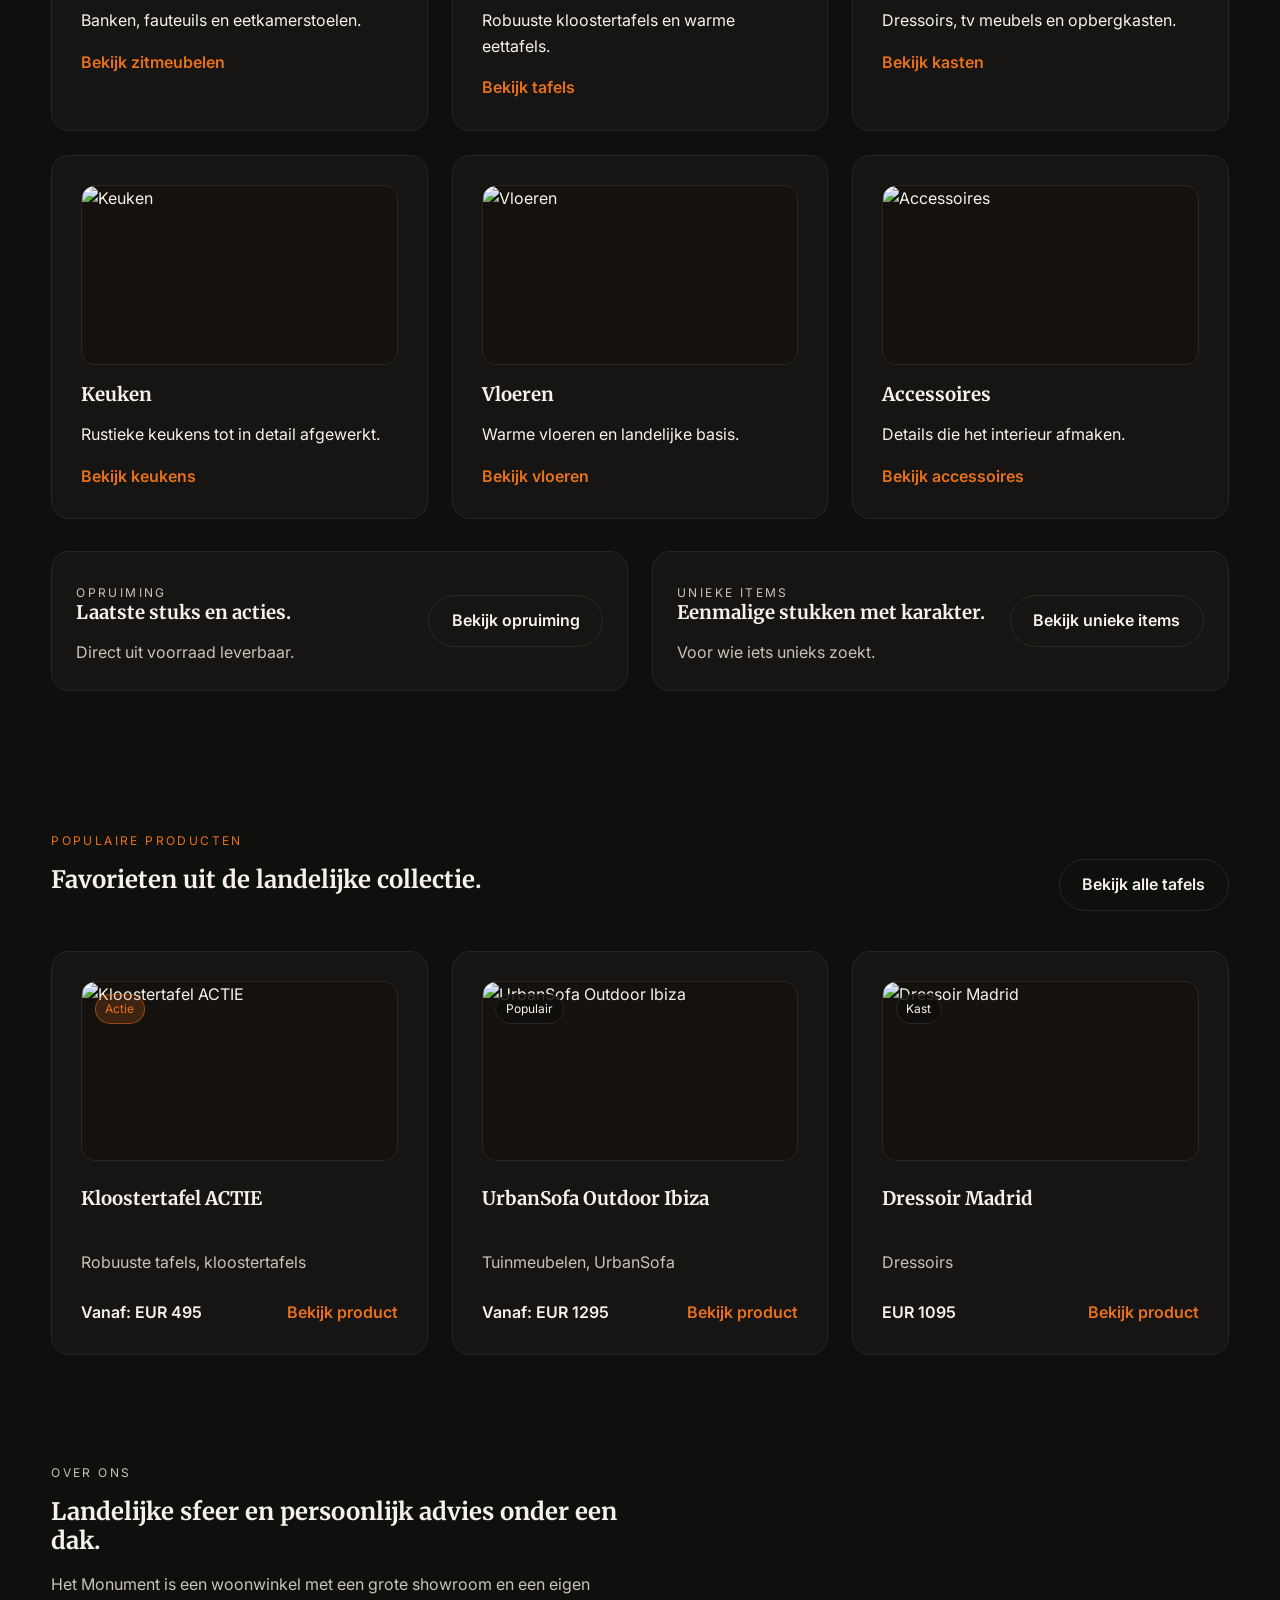
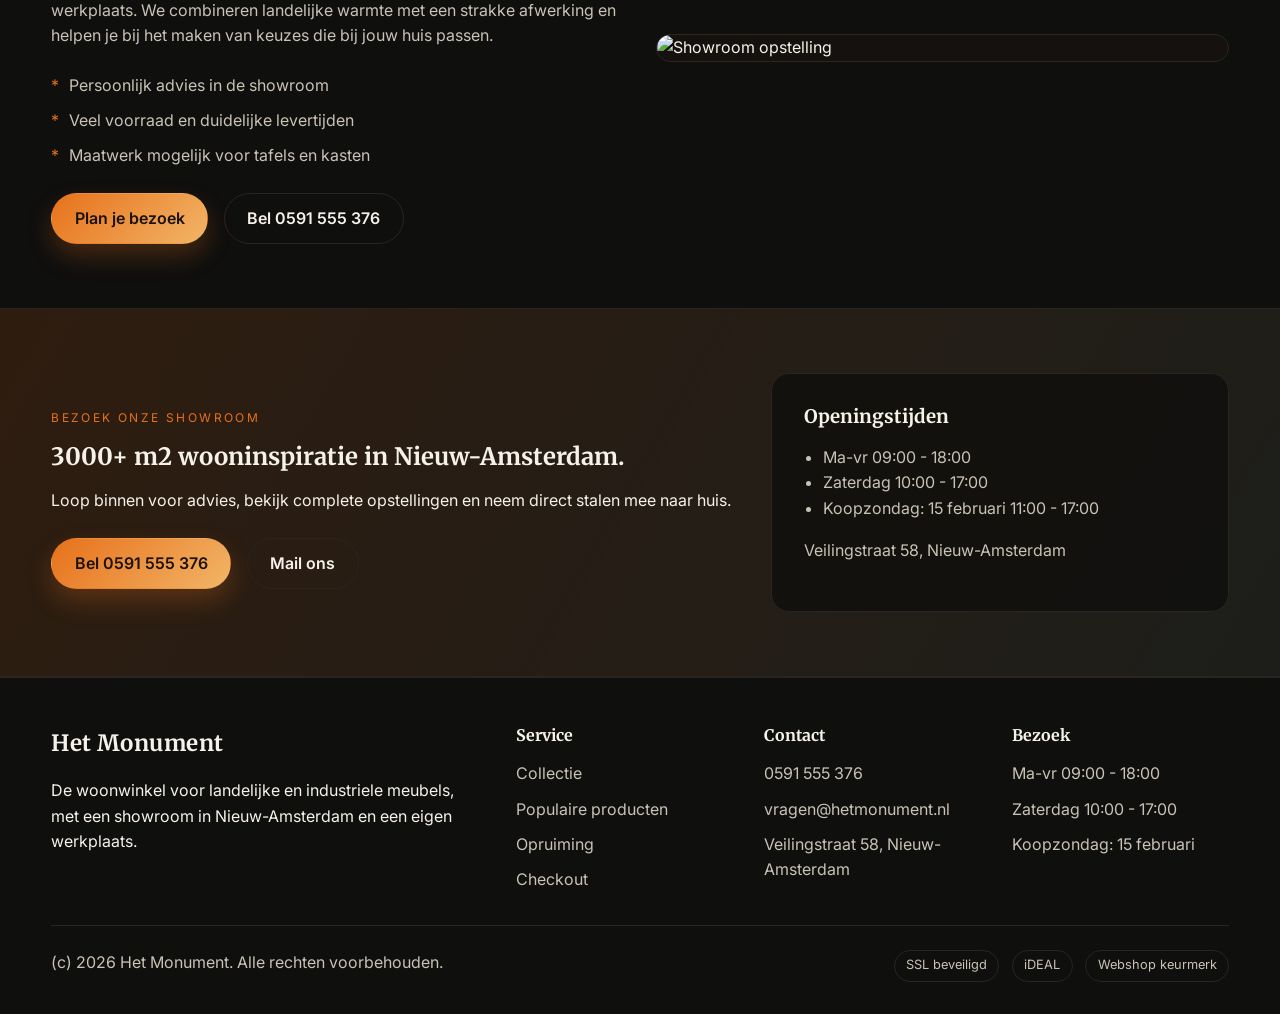
==== commit 6fcbd84a: "Add hero product button and kitchen image Co-authored-by: TBOThomas <TBOThomas@users.noreply.github." ====
--- a/index.html
+++ b/index.html
@@ -108,11 +108,16 @@
               <div class="hero-track" data-hero-track>
                 <div class="hero-slide">
                   <img
-                    src="https://www.hetmonument.nl/wp-content/uploads/2024/12/Klooster.jpg"
-                    alt="Kloostertafel in landelijke setting"
+                    src="https://www.hetmonument.nl/wp-content/uploads/2022/01/MAINIMG_6687.jpg"
+                    alt="Landelijke keuken op maat"
                     loading="lazy"
                   />
-                  <span class="hero-badge">Meest gekozen</span>
+                  <span class="hero-badge">Keuken inspiratie</span>
+                  <div class="hero-slide-actions">
+                    <a class="btn btn-small" href="categorie-keuken.html"
+                      >Bekijk producten</a
+                    >
+                  </div>
                 </div>
                 <div class="hero-slide">
                   <img
--- a/styles.css
+++ b/styles.css
@@ -270,7 +270,7 @@
 }
 
 .hero {
-  padding: 4rem 0 3rem;
+  padding: 0 0 3rem;
 }
 
 .hero-grid {
@@ -410,7 +410,7 @@
 
 .hero-slider {
   position: relative;
-  border-radius: var(--radius);
+  border-radius: 0;
   overflow: hidden;
   border: 1px solid var(--border);
   background: #14110f;
@@ -444,6 +444,12 @@
   height: 100%;
   object-fit: cover;
   display: block;
+}
+
+.hero-slide-actions {
+  position: absolute;
+  left: 1.2rem;
+  bottom: 1.2rem;
 }
 
 .hero-slider .slider-btn {
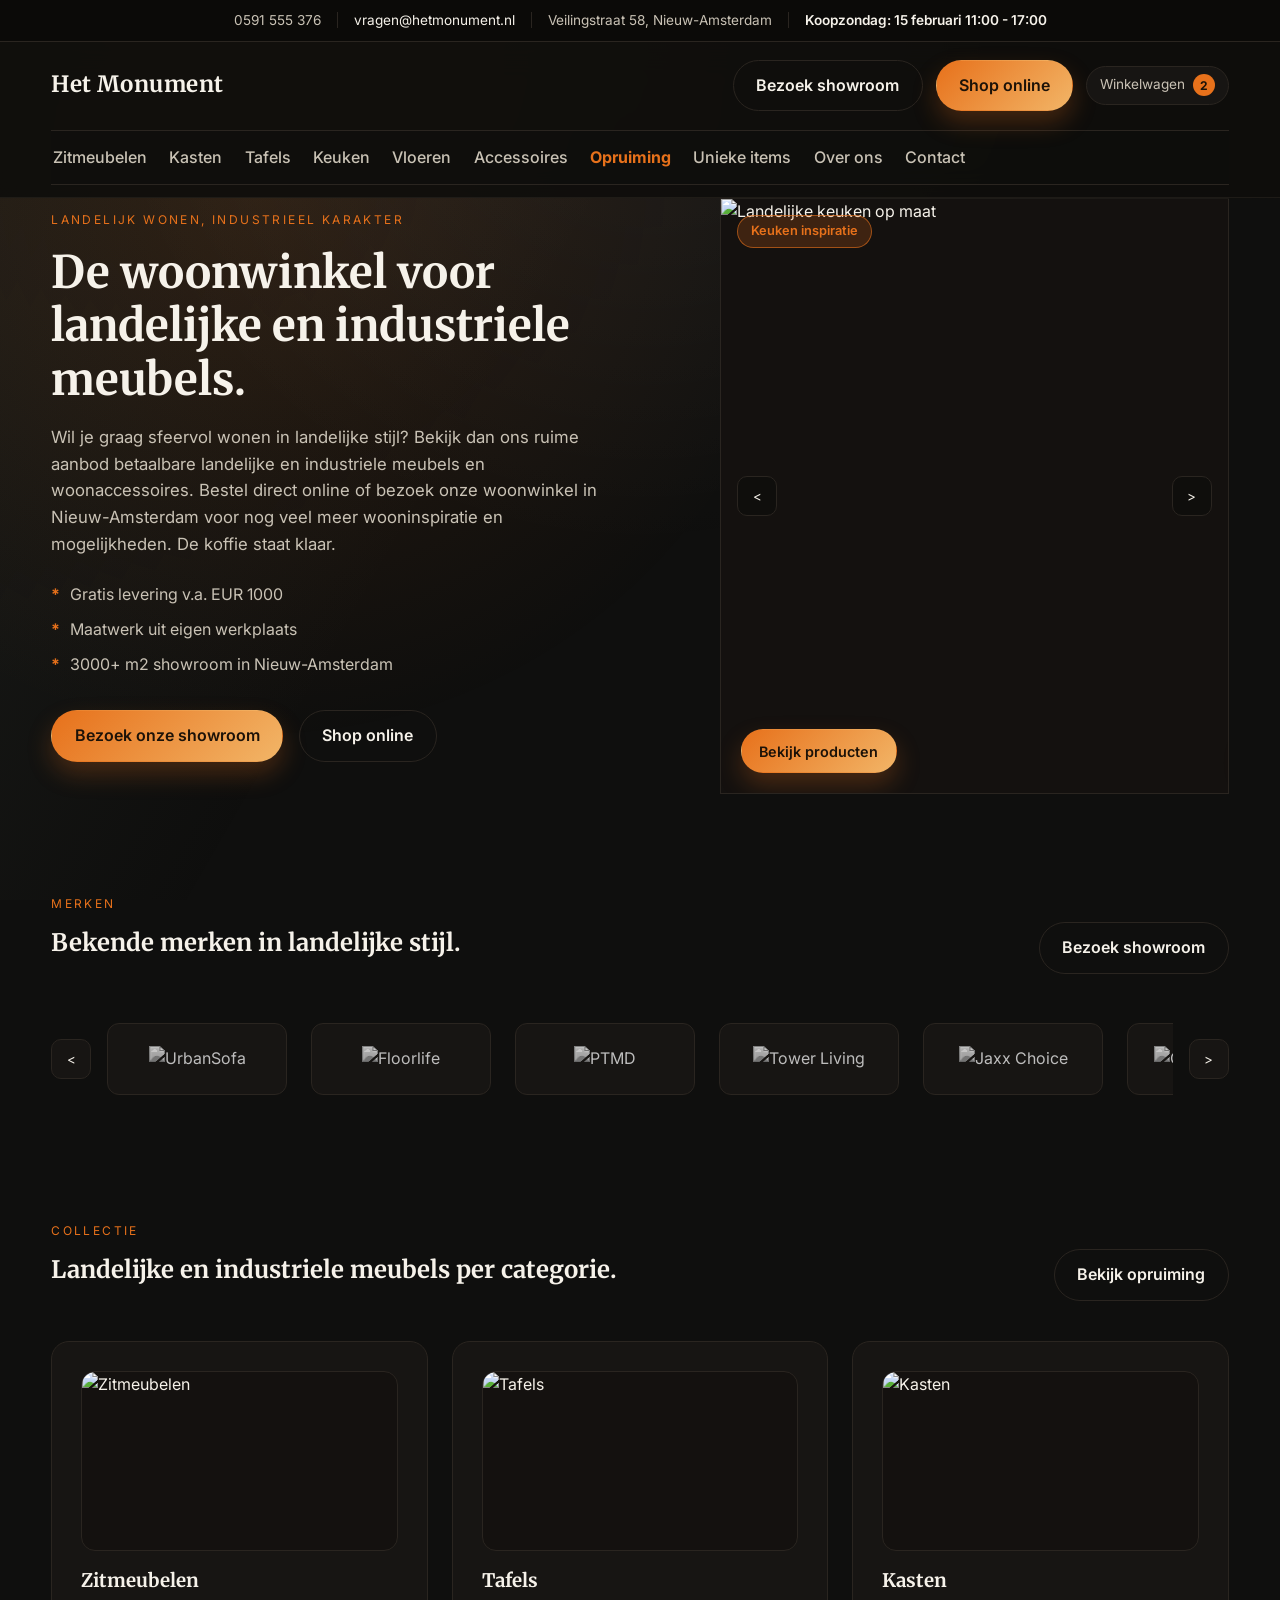
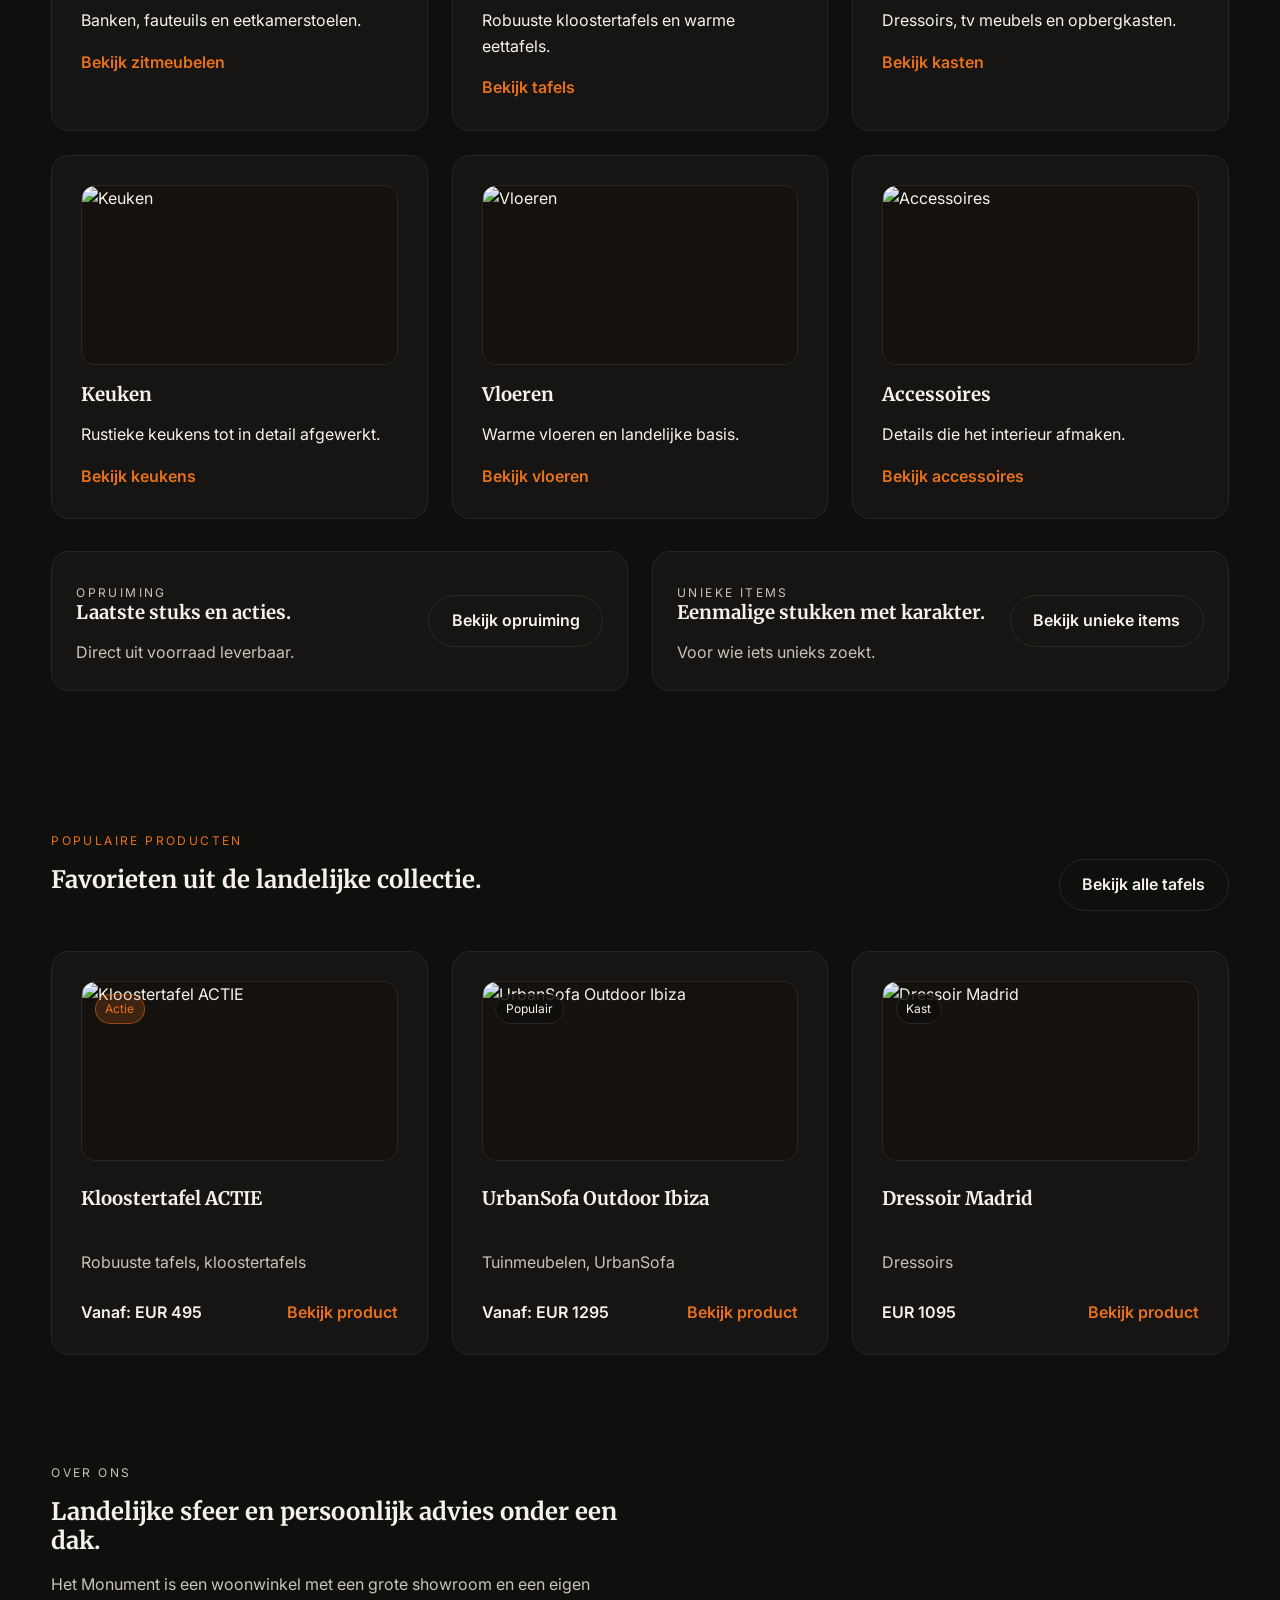
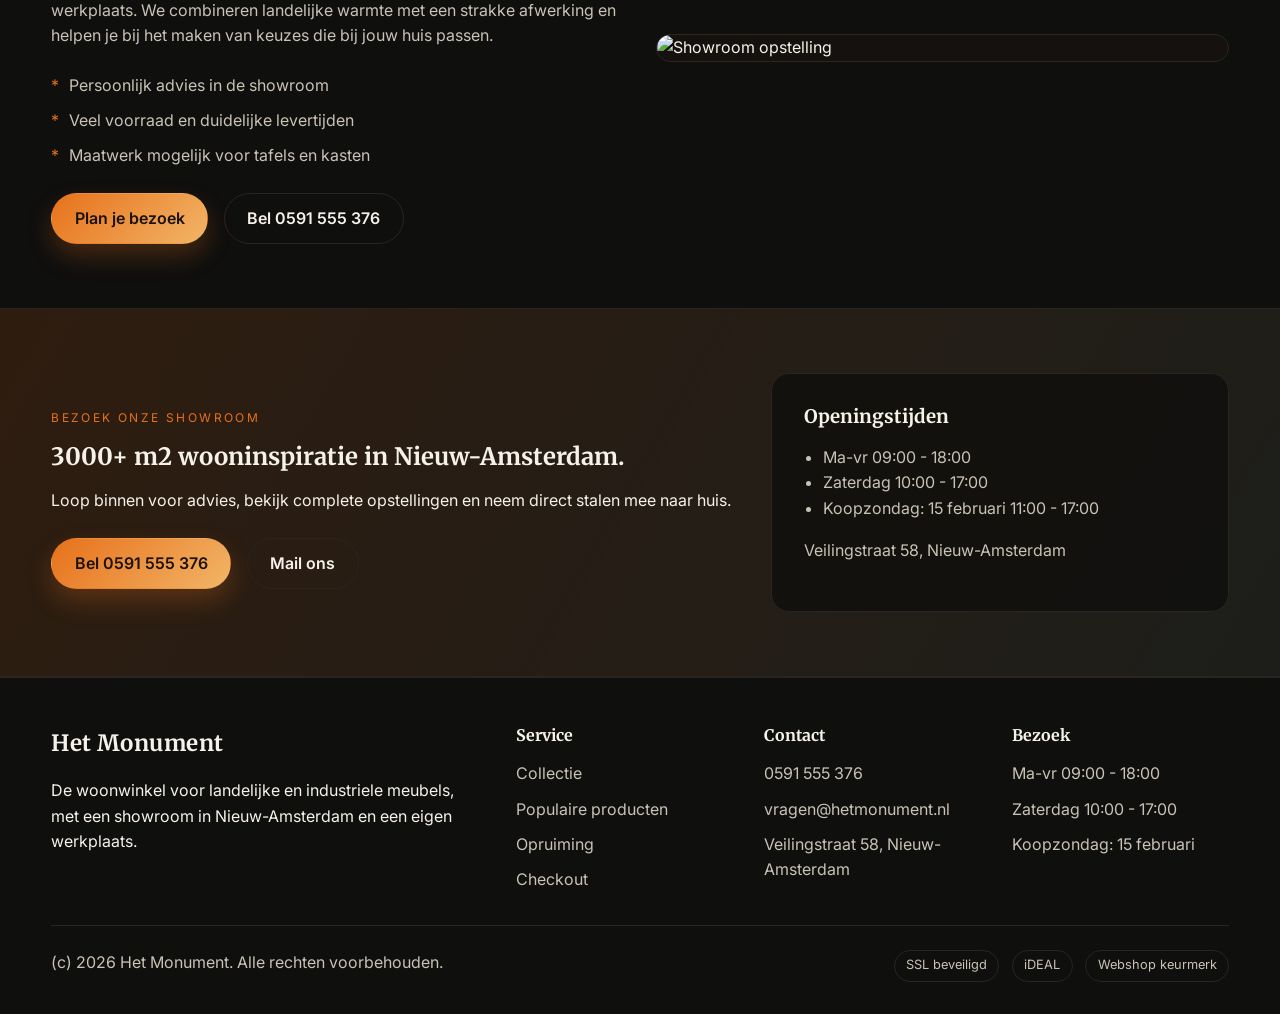
==== commit 533b14e9: "Show product button on all hero slides Co-authored-by: TBOThomas <TBOThomas@users.noreply.github.com" ====
--- a/index.html
+++ b/index.html
@@ -126,6 +126,11 @@
                     loading="lazy"
                   />
                   <span class="hero-badge">Showroom inspiratie</span>
+                  <div class="hero-slide-actions">
+                    <a class="btn btn-small" href="categorie-keuken.html"
+                      >Bekijk producten</a
+                    >
+                  </div>
                 </div>
                 <div class="hero-slide">
                   <img
@@ -134,6 +139,11 @@
                     loading="lazy"
                   />
                   <span class="hero-badge">Nieuw in collectie</span>
+                  <div class="hero-slide-actions">
+                    <a class="btn btn-small" href="categorie-keuken.html"
+                      >Bekijk producten</a
+                    >
+                  </div>
                 </div>
               </div>
               <button
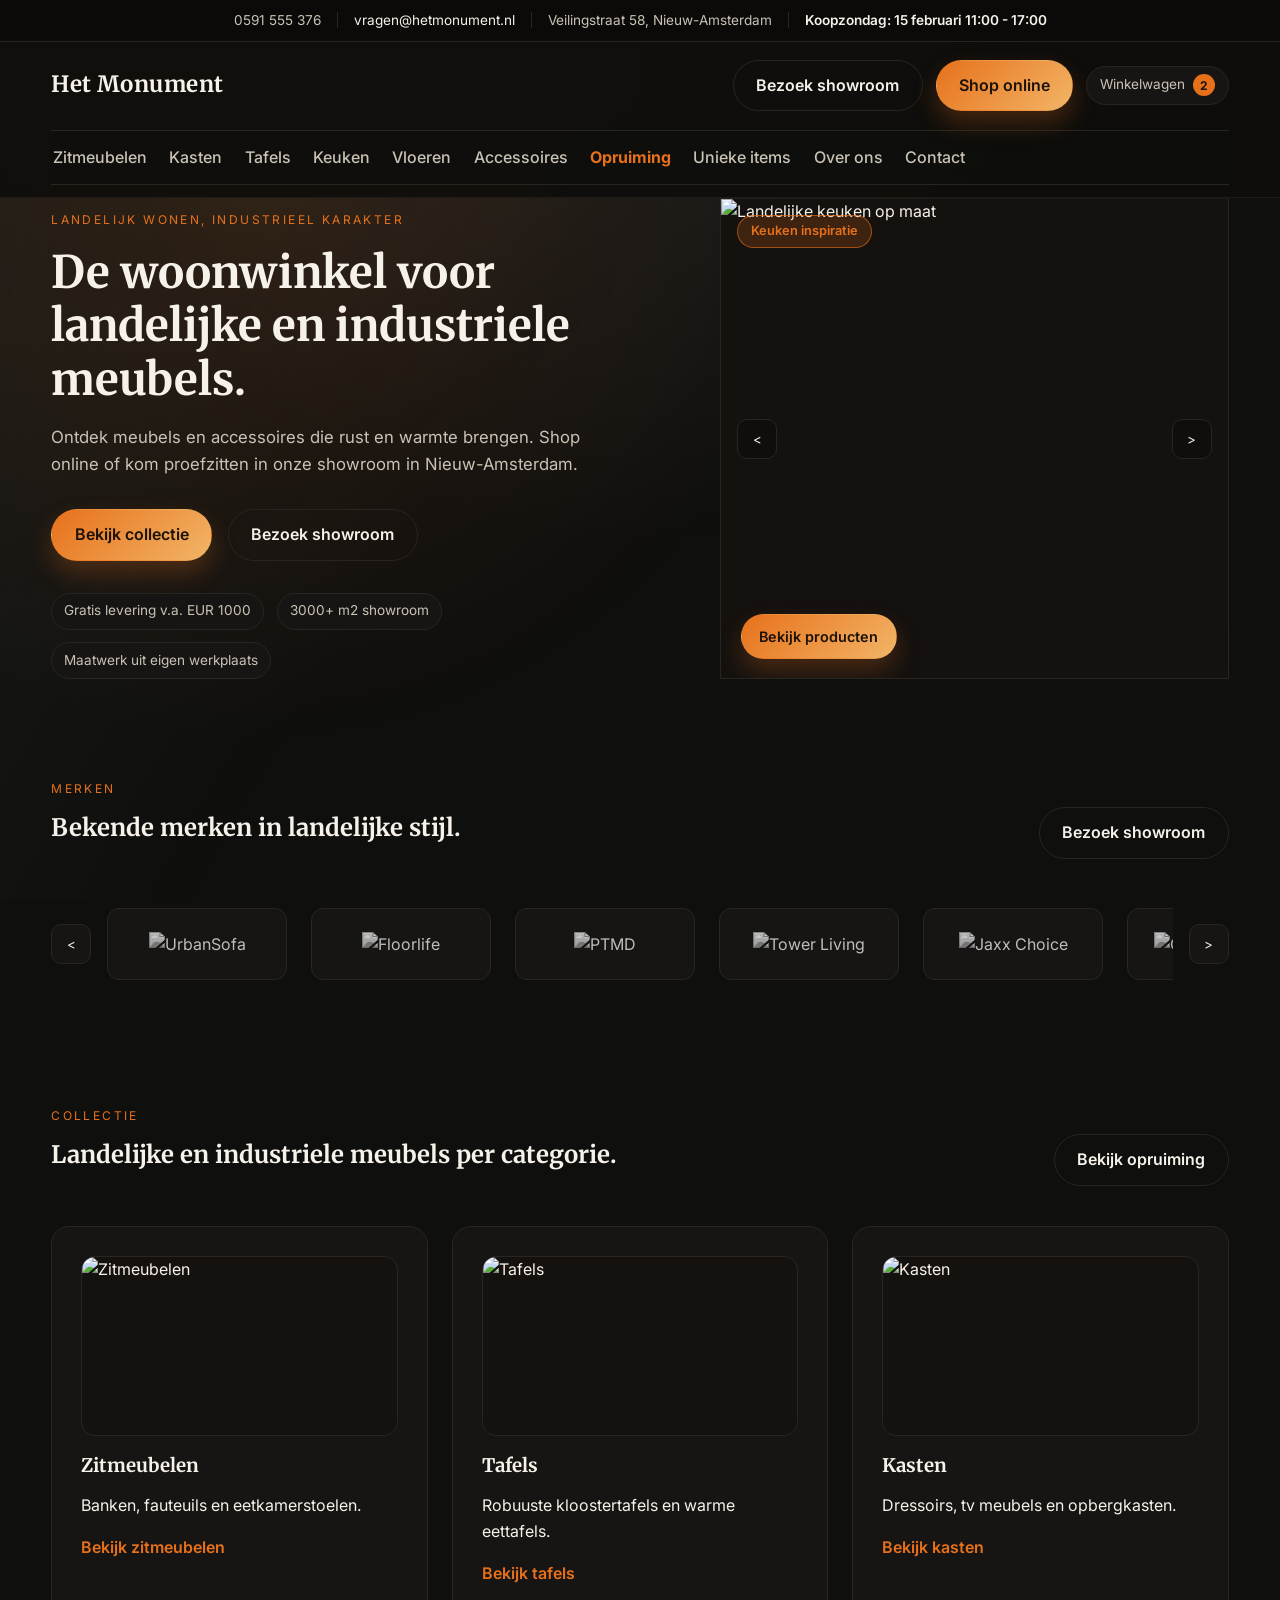
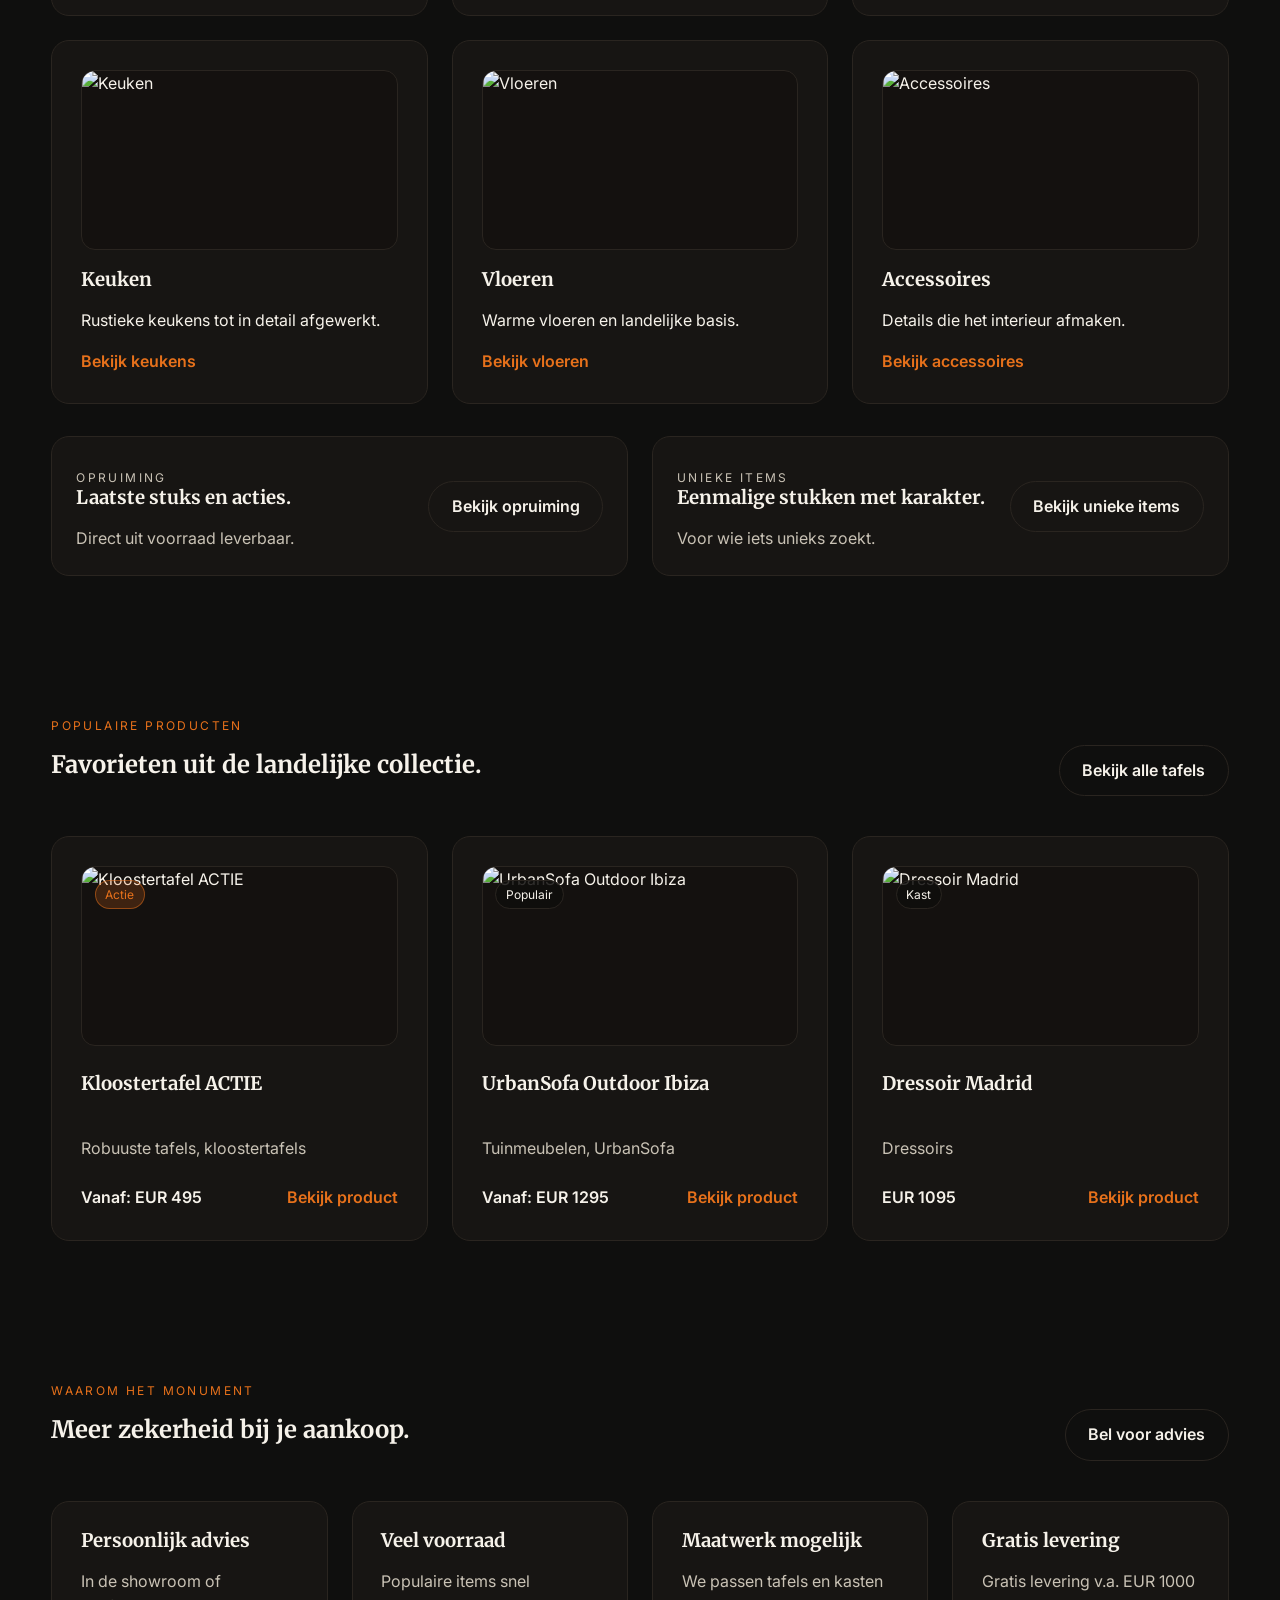
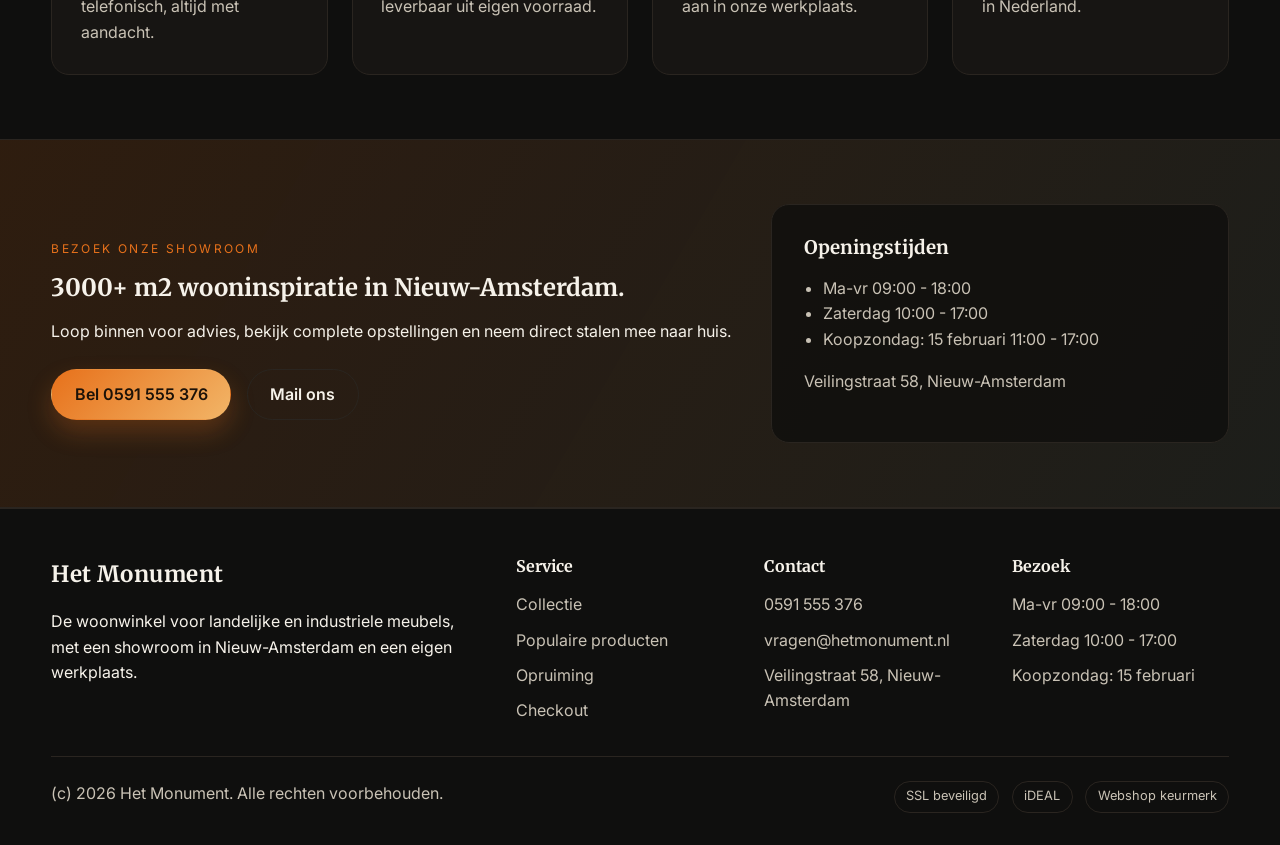
==== commit 0dcabed9: "Simplify homepage with CRO improvements Co-authored-by: TBOThomas <TBOThomas@users.noreply.github.co" ====
--- a/index.html
+++ b/index.html
@@ -79,20 +79,17 @@
             <p class="eyebrow">Landelijk wonen, industrieel karakter</p>
             <h1>De woonwinkel voor landelijke en industriele meubels.</h1>
             <p class="hero-lead">
-              Wil je graag sfeervol wonen in landelijke stijl? Bekijk dan ons
-              ruime aanbod betaalbare landelijke en industriele meubels en
-              woonaccessoires. Bestel direct online of bezoek onze woonwinkel in
-              Nieuw-Amsterdam voor nog veel meer wooninspiratie en
-              mogelijkheden. De koffie staat klaar.
+              Ontdek meubels en accessoires die rust en warmte brengen. Shop
+              online of kom proefzitten in onze showroom in Nieuw-Amsterdam.
             </p>
-            <ul class="hero-list">
-              <li>Gratis levering v.a. EUR 1000</li>
-              <li>Maatwerk uit eigen werkplaats</li>
-              <li>3000+ m2 showroom in Nieuw-Amsterdam</li>
-            </ul>
             <div class="hero-actions">
-              <a class="btn" href="#showroom">Bezoek onze showroom</a>
-              <a class="ghost" href="categorie-zitmeubelen.html">Shop online</a>
+              <a class="btn" href="#collectie">Bekijk collectie</a>
+              <a class="ghost" href="#showroom">Bezoek showroom</a>
+            </div>
+            <div class="hero-badges">
+              <span>Gratis levering v.a. EUR 1000</span>
+              <span>3000+ m2 showroom</span>
+              <span>Maatwerk uit eigen werkplaats</span>
             </div>
           </div>
           <div class="hero-media">
@@ -127,7 +124,7 @@
                   />
                   <span class="hero-badge">Showroom inspiratie</span>
                   <div class="hero-slide-actions">
-                    <a class="btn btn-small" href="categorie-keuken.html"
+                    <a class="btn btn-small" href="categorie-tafels.html"
                       >Bekijk producten</a
                     >
                   </div>
@@ -140,7 +137,7 @@
                   />
                   <span class="hero-badge">Nieuw in collectie</span>
                   <div class="hero-slide-actions">
-                    <a class="btn btn-small" href="categorie-keuken.html"
+                    <a class="btn btn-small" href="categorie-kasten.html"
                       >Bekijk producten</a
                     >
                   </div>
@@ -443,33 +440,33 @@
         </div>
       </section>
 
-      <section id="over-ons" class="section highlight-section">
-        <div class="container highlight-grid">
-          <div class="highlight-content">
-            <p class="eyebrow">Over ons</p>
-            <h2>Landelijke sfeer en persoonlijk advies onder een dak.</h2>
-            <p>
-              Het Monument is een woonwinkel met een grote showroom en een
-              eigen werkplaats. We combineren landelijke warmte met een strakke
-              afwerking en helpen je bij het maken van keuzes die bij jouw huis
-              passen.
-            </p>
-            <ul class="feature-list">
-              <li>Persoonlijk advies in de showroom</li>
-              <li>Veel voorraad en duidelijke levertijden</li>
-              <li>Maatwerk mogelijk voor tafels en kasten</li>
-            </ul>
-            <div class="highlight-actions">
-              <a class="btn" href="#showroom">Plan je bezoek</a>
-              <a class="ghost" href="tel:0591555376">Bel 0591 555 376</a>
-            </div>
-          </div>
-          <div class="highlight-media">
-            <img
-              src="https://www.hetmonument.nl/wp-content/uploads/2019/07/Be-pure-eettafel-1-1.jpg"
-              alt="Showroom opstelling"
-              loading="lazy"
-            />
+      <div id="over-ons"></div>
+      <section id="waarom" class="section why-section">
+        <div class="container section-header">
+          <div>
+            <p class="eyebrow">Waarom Het Monument</p>
+            <h2>Meer zekerheid bij je aankoop.</h2>
+          </div>
+          <a class="ghost" href="tel:0591555376">Bel voor advies</a>
+        </div>
+        <div class="container">
+          <div class="why-grid">
+            <article class="why-card">
+              <h3>Persoonlijk advies</h3>
+              <p>In de showroom of telefonisch, altijd met aandacht.</p>
+            </article>
+            <article class="why-card">
+              <h3>Veel voorraad</h3>
+              <p>Populaire items snel leverbaar uit eigen voorraad.</p>
+            </article>
+            <article class="why-card">
+              <h3>Maatwerk mogelijk</h3>
+              <p>We passen tafels en kasten aan in onze werkplaats.</p>
+            </article>
+            <article class="why-card">
+              <h3>Gratis levering</h3>
+              <p>Gratis levering v.a. EUR 1000 in Nederland.</p>
+            </article>
           </div>
         </div>
       </section>
--- a/styles.css
+++ b/styles.css
@@ -748,6 +748,24 @@
   display: grid;
   grid-template-columns: repeat(auto-fit, minmax(320px, 1fr));
   gap: 1.5rem;
+}
+
+.why-grid {
+  display: grid;
+  grid-template-columns: repeat(auto-fit, minmax(240px, 1fr));
+  gap: 1.5rem;
+}
+
+.why-card {
+  border-radius: var(--radius);
+  border: 1px solid var(--border);
+  background: var(--bg-elev);
+  padding: 1.8rem;
+}
+
+.why-card p {
+  color: var(--text-muted);
+  margin: 0;
 }
 
 .collection-card,
